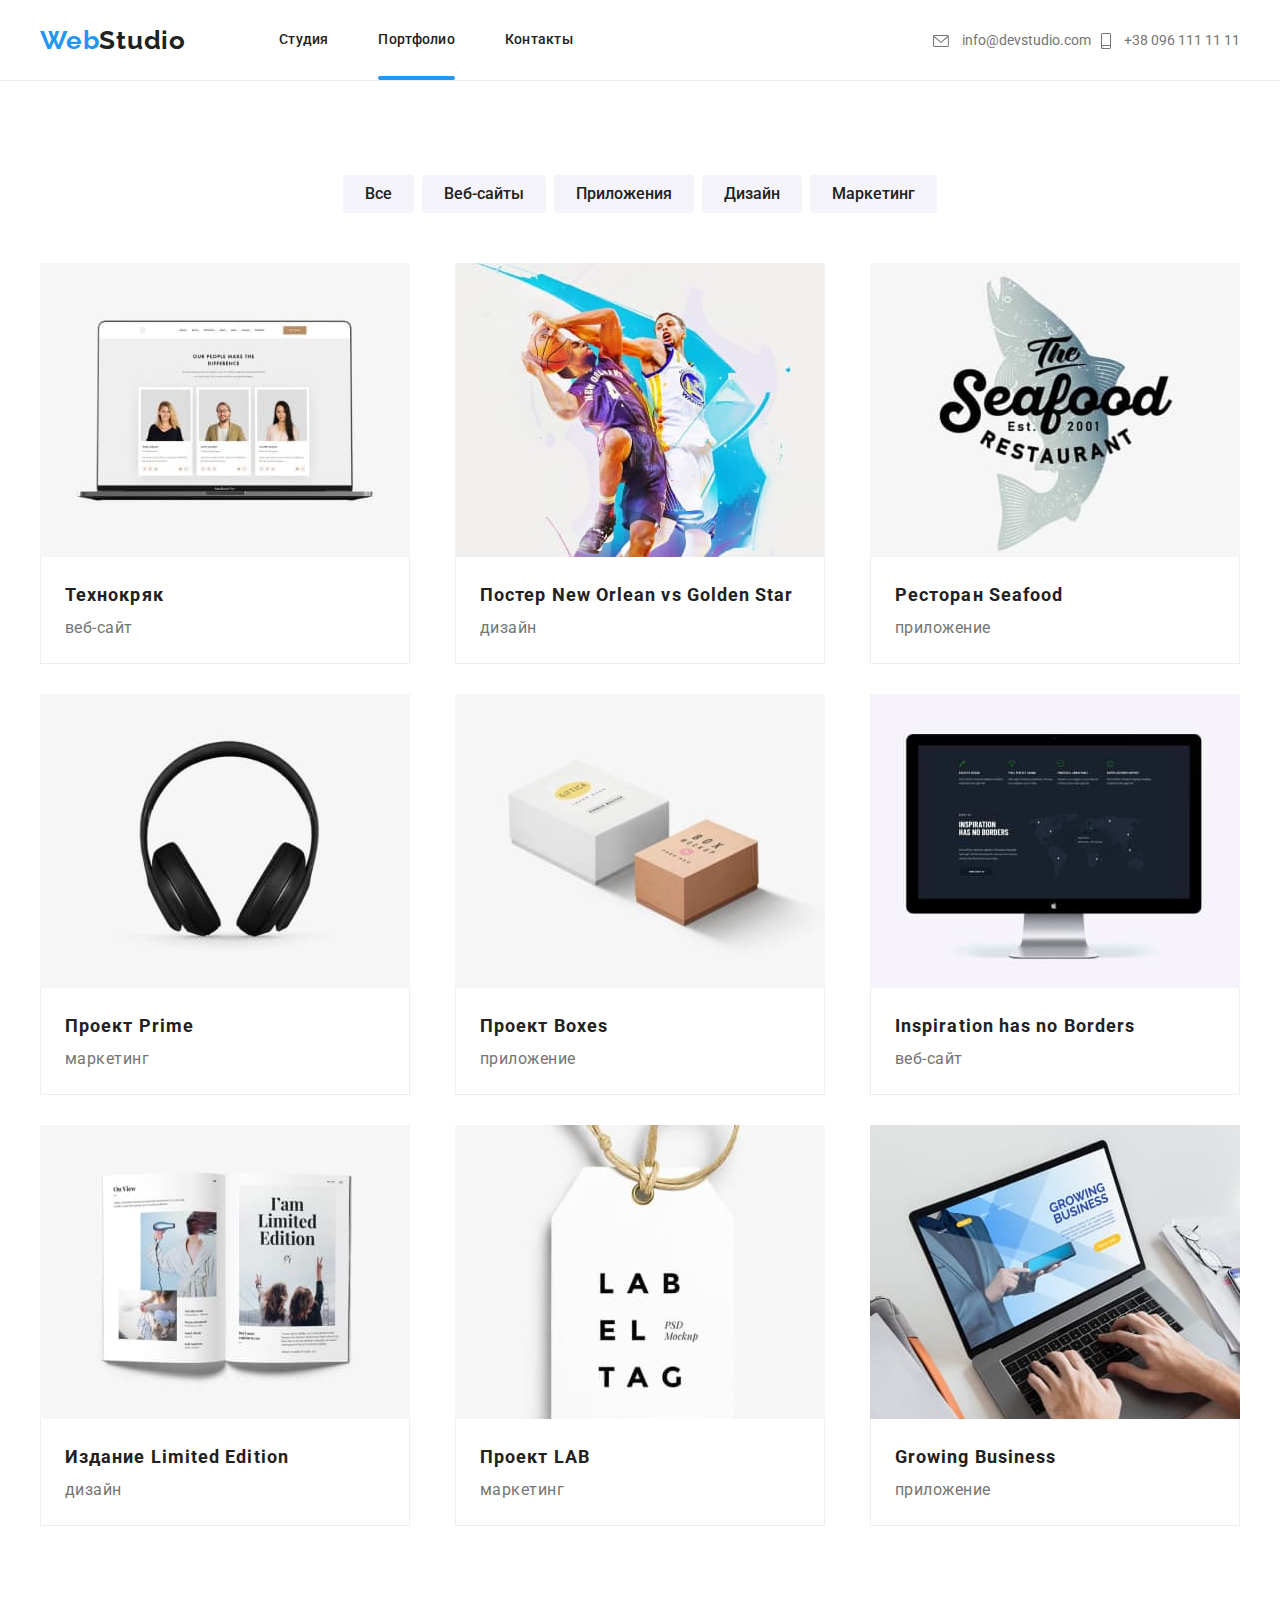
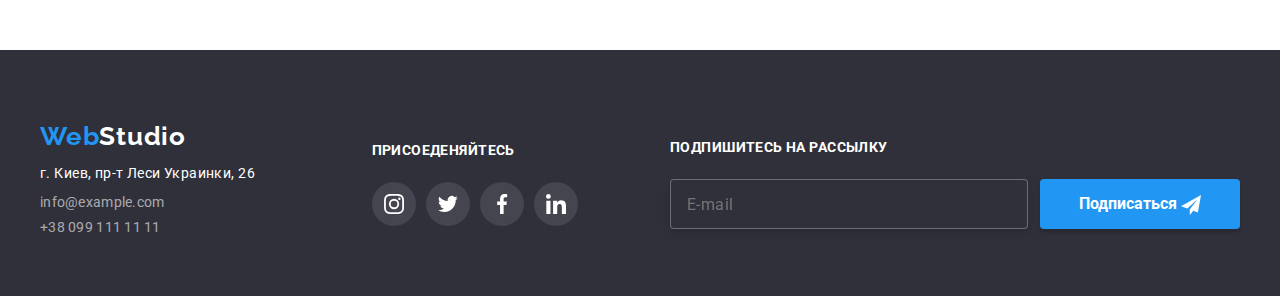
==== portfolio.html @ 63ebb34d "Add files via upload" ====
<!DOCTYPE html>
<html lang="ru">
  <head>
    <meta charset="UTF-8" />
    <meta http-equiv="X-UA-Compatible" content="IE=edge" />
    <meta name="viewport" content="width=device-width, initial-scale=1.0" />
    <link rel="preconnect" href="https://fonts.googleapis.com" />
    <link rel="preconnect" href="https://fonts.gstatic.com" crossorigin />
    <link
      href="https://fonts.googleapis.com/css2?family=Raleway:wght@700&family=Roboto:wght@400;500;700;900&display=swap"
      rel="stylesheet"
    />
    <link rel="stylesheet" href="css/modern-normalize.css" />
    <link rel="stylesheet" href="css/styles.css" />
    <title>Portfolio</title>
  </head>
  <body>
    <header>
      <div class="container">
        <nav>
          <div class="webStudio">
            <a class="link-web" href="#">Web</a>Studio
          </div>
          <ul class="header-list">
            <li>
              <a class="link" href="index.html">Cтудия</a>
            </li>
            <li>
              <a class="link active" href="portfolio.html">Портфолио</a>
            </li>
            <li>
              <a class="link" href="#">Контакты</a>
            </li>
          </ul>
        </nav>

        <ul class="address">
          <li>
            <a class="link" href="mailto:info@devstudio.com">
              <svg height="12px" width="16px">
                <use
                  href="images/sprite2.svg#icon-envelope"
                  height="12px"
                ></use>
              </svg>
              info@devstudio.com
            </a>
          </li>
          <li>
            <a class="link" href="tel:+380961111111">
              <svg height="16px" width="10px">
                <use
                  href="images/sprite2.svg#icon-smartphone"
                  height="16px"
                ></use>
              </svg>
              +38 096 111 11 11
            </a>
          </li>
        </ul>
      </div>
    </header>
    <main class="container section">
      <ul class="buttons-portfolio">
        <li>
          <button class="buttons" type="button">Все</button>
        </li>
        <li>
          <button class="buttons" type="button">Веб-сайты</button>
        </li>
        <li>
          <button class="buttons" type="button">Приложения</button>
        </li>
        <li>
          <button class="buttons" type="button">Дизайн</button>
        </li>
        <li>
          <button class="buttons" type="button">Маркетинг</button>
        </li>
      </ul>

      <div class="galery">
        <ul class="">
          <li>
            <figure>
              <div>
              <img
                src="images/technoCriack.jpg"
                alt="Demianenko_foto"
                class="portfolio-overlay"
              />
              <p class="special-overlay">
                Ресурс предлагает комплексные предложения 
                с разным уровнем функционала и сервисов. 
                Все это позволит посетителю получить исчерпывающие 
                сведения о компании или частном лице.
              </p>
            </div>
              <figcaption>
                <p class="portfolio-list-card__caption">Технокряк</p>
                <p class="portfolio-list-card__descr">веб-сайт</p>
              </figcaption>
            </figure>
          </li>
          <li>
            <figure>
              <div>
              <img src="images/poster.jpg" alt="Repina_foto" width="370" />
              <p class="special-overlay">
                Ресурс предлагает комплексные предложения 
                с разным уровнем функционала и сервисов. 
                Все это позволит посетителю получить исчерпывающие 
                сведения о компании или частном лице.
              </p>
              </div>
              <figcaption>
                <p class="portfolio-list-card__caption">
                  Постер New Orlean vs Golden Star
                </p>
                <p class="portfolio-list-card__descr">дизайн</p>
              </figcaption>
            </figure>
          </li>
          <li>
            <figure>
              <div>
                <img src="images/seafood.jpg" alt="Tarasov_foto" width="370" />
                <p class="special-overlay">
                  Ресурс предлагает комплексные предложения 
                  с разным уровнем функционала и сервисов. 
                  Все это позволит посетителю получить исчерпывающие 
                  сведения о компании или частном лице.
                </p>
              </div>
              <figcaption>
                <p class="portfolio-list-card__caption">Ресторан Seafood</p>
                <p class="portfolio-list-card__descr">приложение</p>
              </figcaption>
            </figure>
          </li>
          <li>
            <figure>
              <div>
                <img src="images/prime.jpg" alt="Ermakov_foto" width="370" />
                
                <p class="special-overlay">
                  Ресурс предлагает комплексные предложения 
                  с разным уровнем функционала и сервисов. 
                  Все это позволит посетителю получить исчерпывающие 
                  сведения о компании или частном лице.
                </p>
              </div>
              <figcaption>
                <p class="portfolio-list-card__caption">Проект Prime</p>
                <p class="portfolio-list-card__descr">маркетинг</p>
              </figcaption>
            </figure>
          </li>
          <li>
            <figure>
              <div>
                <img src="images/boxes.jpg" alt="Ermakov_foto" width="370" />
                
                <p class="special-overlay">
                  Ресурс предлагает комплексные предложения 
                  с разным уровнем функционала и сервисов. 
                  Все это позволит посетителю получить исчерпывающие 
                  сведения о компании или частном лице.
                </p>
              </div>
              <figcaption>
                <p class="portfolio-list-card__caption">Проект Boxes</p>
                <p class="portfolio-list-card__descr">приложение</p>
              </figcaption>
            </figure>
          </li>
          <li>
            <figure>
              <div>
                <img
                  src="images/inspiration.jpg"
                  alt="Ermakov_foto"
                  width="370"
                />
                
                <p class="special-overlay">
                  Ресурс предлагает комплексные предложения 
                  с разным уровнем функционала и сервисов. 
                  Все это позволит посетителю получить исчерпывающие 
                  сведения о компании или частном лице.
                </p>
              </div>
              <figcaption>
                <p class="portfolio-list-card__caption">
                  Inspiration has no Borders
                </p>
                <p class="portfolio-list-card__descr">веб-сайт</p>
              </figcaption>
            </figure>
          </li>
          <li>
            <figure>
              <div>
                <img
                  src="images/limitedEdition.jpg"
                  alt="Ermakov_foto"
                  width="370"
                />
                
                <p class="special-overlay">
                  Ресурс предлагает комплексные предложения 
                  с разным уровнем функционала и сервисов. 
                  Все это позволит посетителю получить исчерпывающие 
                  сведения о компании или частном лице.
                </p>
              </div>
              <figcaption>
                <p class="portfolio-list-card__caption">
                  Издание Limited Edition
                </p>
                <p class="portfolio-list-card__descr">дизайн</p>
              </figcaption>
            </figure>
          </li>
          <li>
            <figure>
              <div>
                <img src="images/lab.jpg" alt="Ermakov_foto" width="370" />
                
                <p class="special-overlay">
                  Ресурс предлагает комплексные предложения 
                  с разным уровнем функционала и сервисов. 
                  Все это позволит посетителю получить исчерпывающие 
                  сведения о компании или частном лице.
                </p>
              </div>
              <figcaption>
                <p class="portfolio-list-card__caption">Проект LAB</p>
                <p class="portfolio-list-card__descr">маркетинг</p>
              </figcaption>
            </figure>
          </li>
          <li>
            <figure>
              <div>
                <img
                  src="images/growBuisness.jpg"
                  alt="Ermakov_foto"
                  width="370"
                />
                
                <p class="special-overlay">
                  Ресурс предлагает комплексные предложения 
                  с разным уровнем функционала и сервисов. 
                  Все это позволит посетителю получить исчерпывающие 
                  сведения о компании или частном лице.
                </p>
              </div>
              <figcaption>
                <p class="portfolio-list-card__caption">Growing Business</p>
                <p class="portfolio-list-card__descr">приложение</p>
              </figcaption>
            </figure>
          </li>
        </ul>
      </div>
    </main>
    <footer class="footer__inner">
      <div class="container">
        <div class="footer__info">
          <div class="left__bloc">
            <div class="webStudio">
              <a href="#" class="link-web">Web</a>Studio
            </div>
            <address class="address__block" id="contacts">
              <ul>
                <li>
                  <p>г. Киев, пр-т Леси Украинки, 26</p>
                </li>
                <li>
                  <a class="link" href="mailto:info@example.com"
                    >info@example.com</a
                  >
                </li>
                <li>
                  <a class="link" href="tel:+380991111111">+38 099 111 11 11</a>
                </li>
              </ul>
            </address>
          </div>
          <div class="right__block">
            <h5>Присоеденяйтесь</h5>
            <div class="footer__icons">
              <ul class="social">
                <li>
                  <button class="icon__button" type="button">
                    <svg class="icon">
                      <use href="images/sprite2.svg#icon-instagram"></use>
                    </svg>
                  </button>
                </li>
                <li>
                  <button class="icon__button" type="button">
                    <svg class="icon">
                      <use href="images/sprite2.svg#icon-Group "></use>
                    </svg>
                  </button>
                </li>
                <li>
                  <button class="icon__button" type="button">
                    <svg class="icon">
                      <use href="images/sprite2.svg#icon-facebook"></use>
                    </svg>
                  </button>
                </li>
                <li>
                  <button class="icon__button" type="button">
                    <svg class="icon">
                      <use href="images/sprite2.svg#icon-linkedin"></use>
                    </svg>
                  </button>
                </li>
              </ul>
            </div>
          </div>
          <div class="footer_special">
            <label>
              <h5>Подпишитесь на рассылку</h5>
              <input class ="input_footer" type="email"  placeholder="E-mail"/>
              
            </label>
            <button type="submit">
              Подписаться
              <svg class="icon">
                <use href="images/sprite2.svg#tg"></use>
              </svg>
            </button>
          </div>
        </div>
      </div>
    </footer>
  </body>
</html>
---- css/styles.css ----
:root {
    --main-color: #212121;
    --hover-color: #2196F3;
    --gray-color: #757575;
    --dark_gray-color: #2F303A;
    --light-gray-color: #F5F4FA;
    --white-color: #FFFFFF;
    --main-portfolio-color: #E5E5E5;
    --r-g-b-a: rgba(255, 255, 255, 0.6);
    --semi-gray-color:rgba(47, 48, 58, 0.8);
    --header-special: #ECECEC;
    --border-color: #AFB1B8;
}


img {
    vertical-align: top;
}


ul {
    padding: 0;
    margin: 0;
    list-style: none;
}

li {
    padding: 0;
    margin: 0;
}

figure {
    margin: 0;
}

p {
    margin: 0;
    padding: 0;
}

.section {
    padding: 94px 0;
}

body {
    margin: 0;
    padding: 0;

    color: var(--main-color);
    font-family: 'Roboto', sans-serif;
    font-style: normal;
}

.main-portfolio {
    background-color: var(--main-portfolio-color);
}

.container {
    width: 100%;
    /* max-width: 1200px; */
    width: 1200px;
    margin: 0 auto;
}

header .container {
    padding: 14px 0;
    display: flex;
    flex-direction: row;
    flex-wrap: wrap;
    align-items: center;
    justify-content: space-between;
}

header {
    border-bottom: 1px solid var(--header-special);
}

nav {
    display: flex;
}

nav ul {
    width: 294px;
    display: flex;
    flex-wrap: nowrap;
    flex-direction: row;
    align-items: center;
    justify-content: space-between;

}

.address a {
    color: var(--gray-color);
    font-size: 14px;
}

.address {
    width: 100%;
    max-width: 307px;
    display: flex;
    flex-direction: row;
    justify-content: space-between;
}

.address li {
    flex-direction: row;
}

header nav ul {
    font-size: 14px;
    font-weight: 500;
    line-height: 1.14;
    letter-spacing: 0.02em;
    color: var(--main-color);
}

.portfolio-list-card__caption {
    font-weight: 700;
    font-size: 18px;
    line-height: 2;
    letter-spacing: 0.06em;
}

.portfolio-list-card__descr {
    font-size: 16px;
    line-height: 1.88;
    letter-spacing: 0.03em;
    color: var(--gray-color);
}

.botton-figure-name {
    color: var(--gray-color);
    padding-bottom: 15px;
}

.buttons {
    cursor: pointer;
    /*height: 38px; 7 px difference*/
    margin: 0px 4px 50px 4px;
    padding: 6px 22px;

    font-weight: 500;
    font-size: 16px;
    font-family: 'Roboto';
    line-height: 1.62;
    color: var(--main-color);

    border: none;
    border-radius: 4px;
    background-color: var(--light-gray-color);
    transition: .250s cubic-bezier(0.4, 0, 0.2, 1);
}

.buttons:hover {
    box-shadow: 0px 3px 1px rgba(0, 0, 0, 0.1), 0px 1px 2px rgba(0, 0, 0, 0.08), 0px 2px 2px rgba(0, 0, 0, 0.12);
    color: var(--white-color);

    background: var(--hover-color);
}

.button-index {
    align-self: center;
    cursor: pointer;
    box-shadow: 0px 4px 4px rgba(0, 0, 0, 0.15);
    width: 200px;
    padding: 10px 0;

    font-style: normal;
    font-weight: 700;
    font-size: 16px;
    font-family: 'Roboto';
    line-height: 1.8;
    color: var(--white-color);

    border-radius: 4px;
    background: var(--hover-color);
}

.buttons-portfolio {
    display: flex;
    justify-content: center;

}

section h2 {
    font-weight: 700;
    font-size: 36px;
    line-height: 1.16;
    letter-spacing: 0.03em;
}

.link {
    position: relative;
    text-decoration: none;
    font-style: normal;
    transition: color .250s, fill .250s cubic-bezier(0.4, 0, 0.2, 1);
    padding-bottom: 29px;
}

.link-web {
    position: relative;
    text-decoration: none;
    font-style: normal;
    color: var(--hover-color);
    padding-bottom: 29px;
}

a.link {
    cursor: pointer;
}

header a.link:after {
    content: "";
    display: block;
    width: 100%;
    height: 4px;

    background-color: var(--hover-color);
    opacity: 0;

    position: absolute;
    top: 100%;
    left: 0;
    z-index: 100;
    border-radius: 2px;

    transition: opacity .1s linear;
}

.header.link:active:after {
    opacity: none;
    transition: none;
}

.link:hover:after,
.link.active:after {
    opacity: 1;
}

.link svg {
    margin-right: 10px;
    vertical-align: middle;
    fill: currentColor;
}

.link:hover {

    color: var(--hover-color);
    fill: var(--hover-color);

}

.address__block {
    font-size: 14px;
    line-height: 1.14;
    letter-spacing: 0.02em;
    font-style: normal;
}

.address__block a {
    color: var(--main-color);
}

.webStudio {
    padding-right: 93px;

    font-family: 'Raleway', sans-serif;
    font-style: normal;
    font-weight: 700;
    font-size: 26px;
    line-height: 2;
    letter-spacing: 0.03em;
}

.web {
    color: var(--hover-color);
}

.footer__inner {
    padding: 60px 0;

    font-weight: 400;
    color: #FFFFFF;

    background: var(--dark_gray-color);
}

.footer__inner li a {
    color: var(--r-g-b-a);
}

.address__block p {
    line-height: 1.71;
    letter-spacing: 0.03em;
}

address li {
    padding-bottom: 9px;
}

address li:last-child {
    padding-bottom: 0;
}

.webStudio.link {
    color: var(--hover-color);
}

.header-list a {
    color: var(--main-color);
}

.studio-central-block {


    color: var(--white-color);
    background-image: url("../images/back-image.jpg");
    max-width: 1600px;
    margin: 0 auto;
    -webkit-background-size: cover;
    background-size: cover;
    padding: 0;


}

.overlay {
    padding: 200px;

    display: flex;
    flex-direction: column;
    text-align: center;
    align-content: center;
    flex-wrap: wrap;
    justify-content: center;

    width: 100%;
    height: 100%;
    background: rgba(47, 48, 58, 0.4);
}

.studio-central-block h1 {
    margin-top: 0px;
    margin-bottom: 30px;
    max-width: 696px;
    width: 100%;
    font-weight: 900;
    font-size: 44px;
    line-height: 1.36;
    text-align: center;
    letter-spacing: 0.06em;
    text-transform: uppercase;
}

h2 {
    padding-bottom: 50px;
    margin: 0;

    text-align: center;
}

.team__cards ul {
    display: flex;
    flex-direction: row;
    justify-content: space-between;
}

.work-fotos ul {
    display: flex;
    flex-direction: row;
    justify-content: space-between;
}

.work-fotos {
    padding-top: 0;
}

.work-fotos li {
    position:relative;
}

.work__portfolio {
    position: absolute;
    bottom: 0;
    width: 100%;
    font-weight: 700;
    color: var(--white-color);
    font-size: 14px;
    line-height: 1.14;
    text-align: center;
    letter-spacing: 0.03em;
    text-transform: uppercase;
    padding: 27px 0;
    background-color: var(--semi-gray-color);
    
}


.studio-description ul {
    display: flex;
    flex-direction: row;
    justify-content: space-between;
}

.team__cards {
    background-color: var(--light-gray-color);
}

.team__cards figure {

    margin: 0;
    box-shadow: 0px 1px 3px rgba(0, 0, 0, 0.12),
        0px 1px 1px rgba(0, 0, 0, 0.14),
        0px 2px 1px rgba(0, 0, 0, 0.2);

    border-radius: 0px 0px 4px 4px;
    background-color: var(--white-color);
}

.team__cards figcaption {
    padding: 30px 0;

    display: flex;
    flex-direction: column;
    align-items: center;
}

.galery figcaption {
    padding: 20px 24px;


}

.galery figure {
    transition: box-shadow .250s cubic-bezier(0.4, 0, 0.2, 1);
}

.galery div {
    position: relative;
    width: 370px;
    height: 294px;
    overflow: hidden;
}

.special-overlay {
    font-family: 'Roboto';
    font-style: normal;
    font-weight: 400;
    font-size: 18px;
    line-height: 1.56;
    letter-spacing: 0.03em;
    color: var(--white-color);

    padding: 63px 24px;
    position: absolute;
    top: 0;
    left: 0;
    width: 100%;
    height: 100%;
    transform: translatey(100%);
    transition: transform 250ms ease;
    background-color: rgba(33, 150, 243, 0.9);
}

.galery figure:hover {
    box-shadow: 0px 1px 1px rgba(0, 0, 0, 0.12),
        0px 4px 4px rgba(0, 0, 0, 0.06),
        1px 4px 6px rgba(0, 0, 0, 0.16);
    cursor: pointer;
    transform: none;
}

.galery figure:hover .special-overlay {
    transform: none;
}

.top-figure-name {
    padding-bottom: 10px;
}

.studio-description h3 {
    width: 270px;
    margin: 10px 0;


    font-weight: 700;
    font-size: 14px;
    line-height: 1.14;
    letter-spacing: 0.03em;
    text-transform: uppercase;
}

.studio-description p {
    width: 270px;


    font-weight: 400;
    font-size: 14px;
    line-height: 1.71;
    letter-spacing: 0.03em;
    color: var(--gray-color);
}

.top-figure-name {
    font-size: 16px;
    line-height: 1.18;
    /* identical to box height */
    letter-spacing: 0.03em;
}

.galery ul {
    display: flex;
    flex-direction: row;
    justify-content: space-between;
    flex-wrap: wrap;
}

.galery li {
    box-sizing: border-box;
    margin-bottom: 30px;
}

.galery figcaption {
    border: 1px solid #EEEEEE;
    border-top: none;

}

.social {
    display: flex;
    flex-direction: row;
    width: 206px;
    height: 44px;
}

.studio-svg-decoration {
    height: 120px;
    width: 270px;
    border-radius: 4px;
    background-color: var(--light-gray-color);
    padding: 25px 100px;
    margin-bottom: 30px;
}

.studio-svg-decoration svg {
    height: 70px;
    width: 70px;
}

.icon__button {
    display: block;
    background-color: var(--white-color);
    width: 44px;
    height: 44px;
    border-radius: 50%;
    transition: background-color .250s cubic-bezier(0.4, 0, 0.2, 1);

}

.icon {
    width: 20px;
    height: 20px;
    fill: var(--border-color);
    vertical-align: middle;
    transition: color .250s, fill .250s, background-color .250s cubic-bezier(0.4, 0, 0.2, 1);


}

.icon__button:hover .icon {

    background-color: var(--hover-color);
    color: #ffffff;
    fill: var(--white-color);

}

.studio-svg-decoration {
    height: 120px;
    width: 270px;
    border-radius: 4px;
    background-color: var(--light-gray-color);
    padding: 25px 100px;
    margin-bottom: 30px;

}

.studio-svg-decoration svg {
    height: 70px;
    width: 70px;
}

.companies {
    display: flex;
    flex-direction: row;
    justify-content: space-between;
}

.companies div {
    width: 170px;
    height: 92px;
    padding: 16px 32px;
    border: 1px solid var(--border-color);
    box-sizing: border-box;
    border-radius: 4px;
    fill: var(--border-color);
    transition: border-color .250s, fill .250s cubic-bezier(0.4, 0, 0.2, 1);
}

.companies svg {
    width: 106px;
    height: 60px;
}

.companies div:hover {
    border-color: var(--hover-color);
    fill: var(--hover-color);
}


.footer__icons .icon__button:hover,
.icon__button:hover {
    background-color: var(--hover-color);
}

.studio-svg-decoration {
    height: 120px;
    width: 270px;
    border-radius: 4px;
    background-color: var(--light-gray-color);
    padding: 25px 100px;
    margin-bottom: 30px;
}

.studio-svg-decoration svg {
    height: 70px;
    width: 70px;
}

.footer__info {
    display: flex;

    width: 100%;
    align-items: center;
    justify-content: space-between;
}
.footer_special{
    display: flex;
    
    justify-content: space-between;
    align-items: flex-end;

    width: 570px;
}
.footer_special button{
    height:50px;
    width:200px;

    font-family: 'Roboto';
    font-style: normal;
    font-weight: 700;
    font-size: 16px;
    line-height: 30px;

    background: #2196F3;
    box-shadow: 0px 4px 4px rgba(0, 0, 0, 0.15);
    border-radius: 4px;
    color: var(--white-color);
    cursor: pointer;
}
.footer_special button svg{
    fill: var(--white-color);
}
.footer_special h5{
    font-size: 14px;
    line-height: 1.14;
    letter-spacing: 0.03em;
    text-transform: uppercase;
    color: var(--white-color);
}
.footer_special input{
    width: 358px;
    height: 50px;
    letter-spacing: 0.03em;
    border: 1px solid rgba(255, 255, 255, 0.3);
    box-sizing: border-box;
    filter: drop-shadow(0px 4px 4px rgba(0, 0, 0, 0.15));
    border-radius: 4px;
    background-color: var(--dark_gray-color);
    padding: 15px 16px 15px 16px;
}
.right__block h5 {

    font-weight: 700;
    font-size: 14px;
    line-height: 1.14;
    letter-spacing: 0.03em;
    text-transform: uppercase;

    color: var(--white-color);
}
.right__block h5 {

    font-weight: 700;
    font-size: 14px;
    line-height: 1.14;
    letter-spacing: 0.03em;
    text-transform: uppercase;

    color: var(--white-color);
}

.footer__icons li {
    padding-right: 10px;
}

.footer__icons li:last-child {
    padding: 0;
}

.footer__icons .icon__button {

    background-color: rgba(255, 255, 255, 0.1);
}

.footer__icons .icon {
    fill: var(--white-color);

}

.backdrop {
    top: 0px;
    position: fixed;
    height: 100vh;
    width: 100%;
    background: rgba(0, 0, 0, 0.2);
    display: flex;
    justify-content: center;
    align-items: center;
}

.is-hidden {
    /* position:absolute;
    z-index: -1;
    background: rgba(0, 0, 0, 0); */
    /* opacity: 100; */
    visibility: hidden;
    opacity: 0.5;
}

.modal {

    transition: opacity 2s cubic-bezier(0.4, 0, 0.2, 1);
    width: 528px;
    height: 581px;


    box-shadow: 0px 1px 3px rgba(0, 0, 0, 0.12), 0px 1px 1px rgba(0, 0, 0, 0.14), 0px 2px 1px rgba(0, 0, 0, 0.2);
    border-radius: 4px;

    background-color: #FFFFFF;
    position: relative;
    display: flex;
    flex-direction: column;
    align-items: center;
}

.modal .close-botton {
    position: absolute;
    width: 30px;
    height: 30px;
    top: 8px;
    right: 8px;
    
    cursor: pointer;
    background: #FFFFFF;
    border: 1px solid rgba(0, 0, 0, 0.1);
    box-sizing: border-box;
    border-radius: 50%;
}
.close-botton:hover{
    fill: var(--hover-color);
}
.close-botton:active .modal {
    opacity: 0;

}

.sign__form{
    display: flex;
    flex-direction: column;
    justify-content: center;
    max-width: 440px;
    width: 100%;
}
.modal h3{

font-weight: 700;
font-size: 20px;
line-height: 1.15;
text-align: center;
letter-spacing: 0.03em;


    margin: 0;
    text-align: center;
    margin-top: 40px;
    margin-bottom: 12px;
}
.sign__form label{
    

font-weight: 400;
font-size: 12px;
line-height: 1.16;
/* identical to box height */

letter-spacing: 0.01em;
margin-bottom: 4px;

}
.sign__form input{
   
    padding: 0;
    margin-bottom: 10px;
    height: 40px;
    border: 1px solid rgba(33, 33, 33, 0.2);
    box-sizing: border-box;
    border-radius: 4px;
}
.sign__form input:last-child{
    margin: 0;
}
.sign__form input{
    width: 100%;
    padding-left:42px;
}
.sign__form input:focus-within{
    outline: none;
    border-color: var(--hover-color);
}
#comment__area:focus-within{
    outline: none;
    border-color: var(--hover-color);
}
/* .sign__form input:focus-visible .form__icon{
    fill:var(--hover-color);
} */
.checkmate input{
    width: auto;

}
.person{
    padding: 3px;
}
.phone{
    padding: 2.5px;
}
.envelop{
    padding: 3px 1.5px;
}
.name_wrap:focus-within .person{
    fill:var(--hover-color);
}
.tel_wrap:focus-within .phone{
    fill:var(--hover-color);
}
.email_wrap:focus-within .envelop{
    fill:var(--hover-color);
}
form label,span{
    color:var(--gray-color);
}
.form__icon{
    position: absolute;
    fill: var(--main-color);
    height:18px;
    width: 18px;
    vertical-align: middle;
}
.person{
    top: 104px;
    left: 53px;
}
.phone{
    top: 172px;
    left: 53px;

}
.envelop{
    top: 240px;
    left: 53px;
}
#comment__area{
    width: 448px;
    height: 120px;
    margin-bottom: 20px;
    padding: 12px 16px;
    resize: none;
}

.checkmate label{
    display: flex;
    align-items: center;
    padding-bottom: 30px;
    justify-content: space-around;
    
    font-weight: 400;
    font-size: 14px;
    line-height: 24px;
}
.checkmate label p a{
    color: var(--hover-color);
}
.checkmate input{
    margin: 0;
    -webkit-appearance: none;
    appearance: none;
    border: none;
    position:absolute;
}
.check_icon{
    margin-right:-15px ;
    display: inline-block;
    width: 15px;
    height: 16px;
    border: 2px solid var(--main-color);
    border-radius: 4px;
    /*  */
}
.checkmate input:checked + .check_icon{
    border-color: var(--hover-color);
    background-color:var(--hover-color);
    background-image: url(../images/icon_check.svg);
    background-size: contain;
    background-origin: border-box;
}
/* .checkmate span{
    font-family: 'Roboto';
    font-style: normal;
    font-weight: 400;
    font-size: 14px;
    line-height: 1.71;
    
    
    letter-spacing: 0.03em;
    margin-left: 7px;
    
    color: #757575;
} */
.form__btn{
margin-bottom: 30px;
}
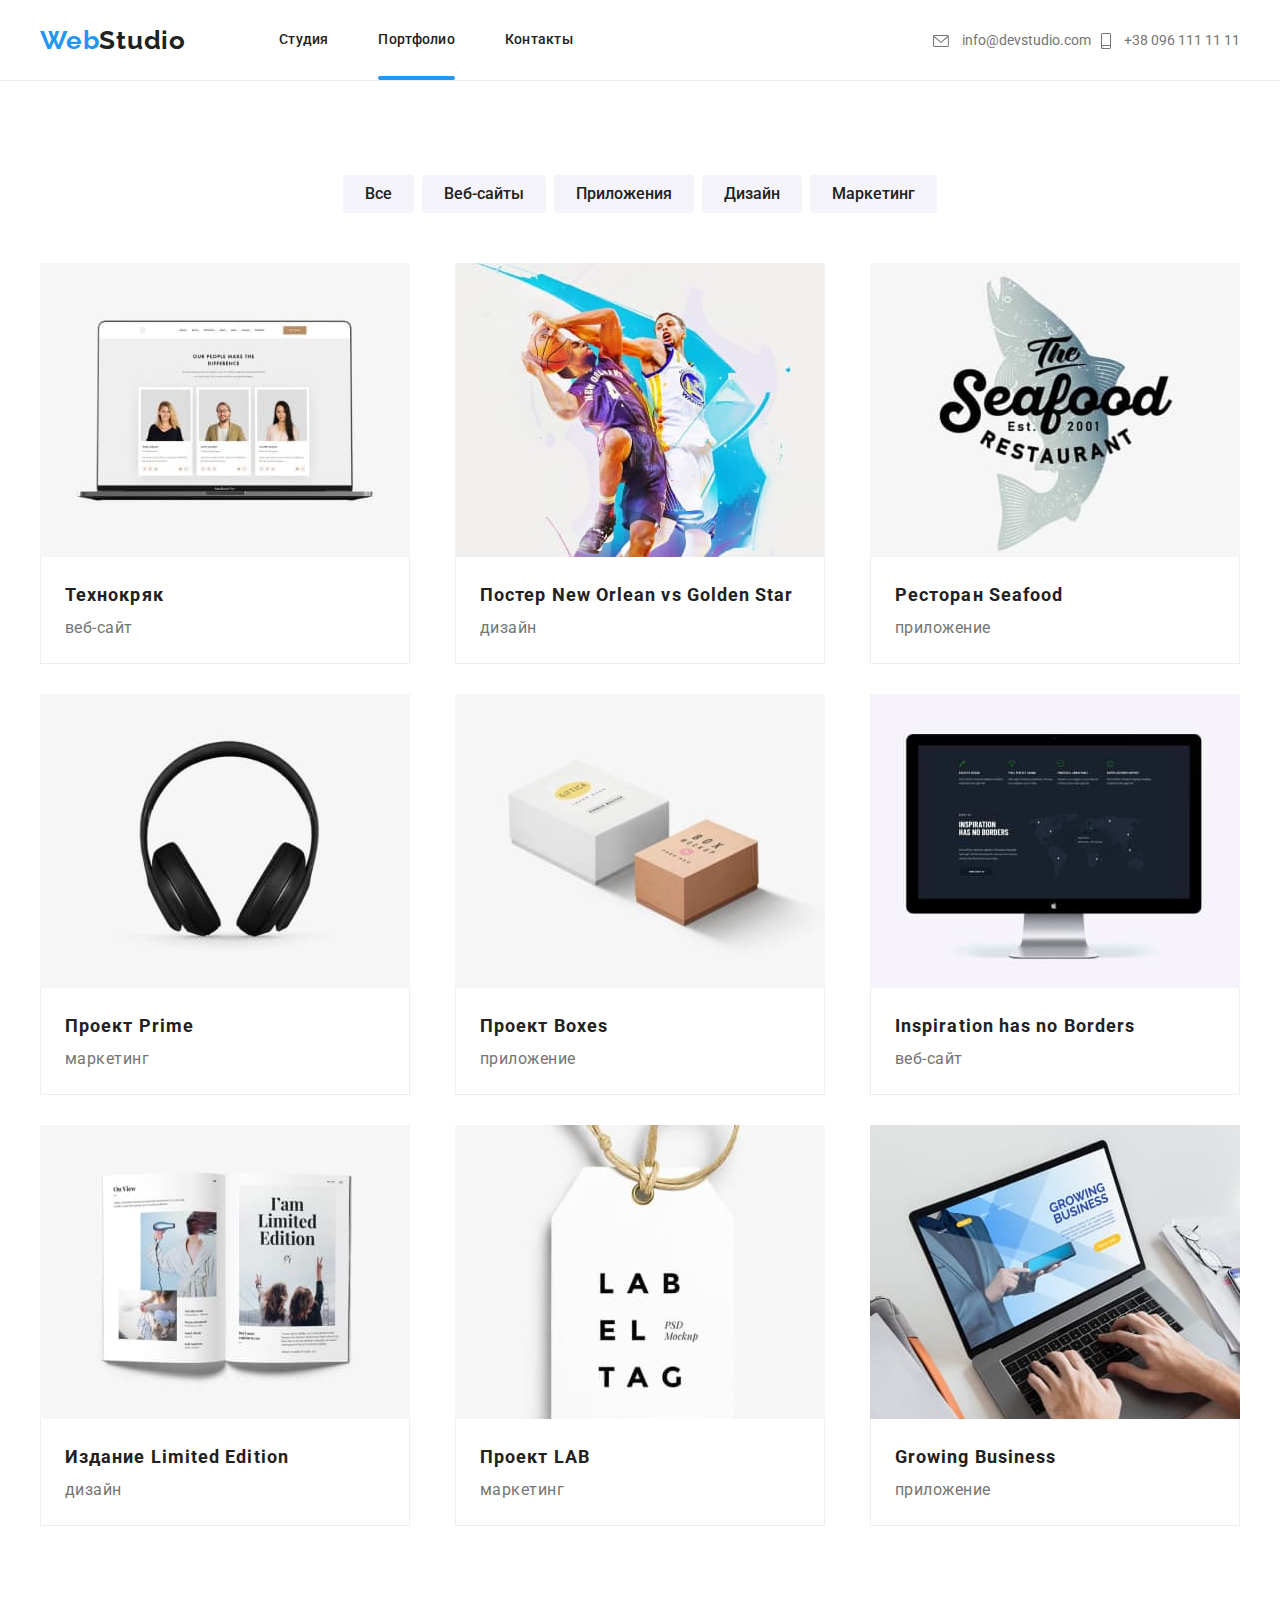
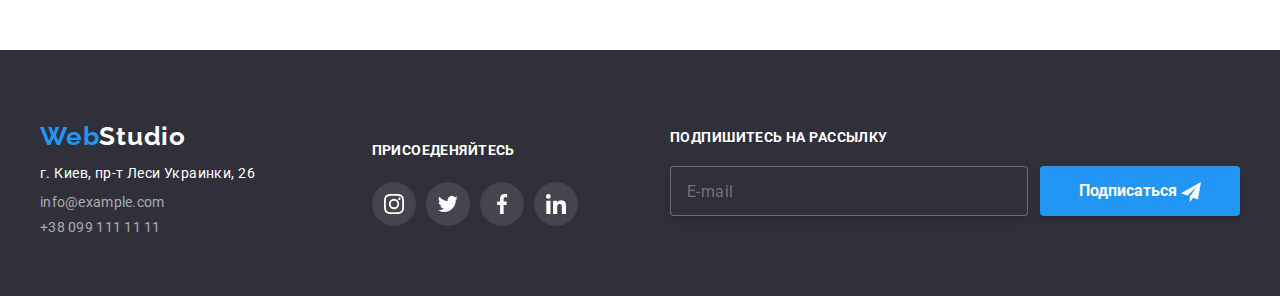
==== commit bc478a93: "Add files via upload" ====
--- a/portfolio.html
+++ b/portfolio.html
@@ -84,18 +84,17 @@
           <li>
             <figure>
               <div>
-              <img
-                src="images/technoCriack.jpg"
-                alt="Demianenko_foto"
-                class="portfolio-overlay"
-              />
-              <p class="special-overlay">
-                Ресурс предлагает комплексные предложения 
-                с разным уровнем функционала и сервисов. 
-                Все это позволит посетителю получить исчерпывающие 
-                сведения о компании или частном лице.
-              </p>
-            </div>
+                <img
+                  src="images/technoCriack.jpg"
+                  alt="Demianenko_foto"
+                  class="portfolio-overlay"
+                />
+                <p class="special-overlay">
+                  Ресурс предлагает комплексные предложения с разным уровнем
+                  функционала и сервисов. Все это позволит посетителю получить
+                  исчерпывающие сведения о компании или частном лице.
+                </p>
+              </div>
               <figcaption>
                 <p class="portfolio-list-card__caption">Технокряк</p>
                 <p class="portfolio-list-card__descr">веб-сайт</p>
@@ -105,13 +104,12 @@
           <li>
             <figure>
               <div>
-              <img src="images/poster.jpg" alt="Repina_foto" width="370" />
-              <p class="special-overlay">
-                Ресурс предлагает комплексные предложения 
-                с разным уровнем функционала и сервисов. 
-                Все это позволит посетителю получить исчерпывающие 
-                сведения о компании или частном лице.
-              </p>
+                <img src="images/poster.jpg" alt="Repina_foto" width="370" />
+                <p class="special-overlay">
+                  Ресурс предлагает комплексные предложения с разным уровнем
+                  функционала и сервисов. Все это позволит посетителю получить
+                  исчерпывающие сведения о компании или частном лице.
+                </p>
               </div>
               <figcaption>
                 <p class="portfolio-list-card__caption">
@@ -126,10 +124,9 @@
               <div>
                 <img src="images/seafood.jpg" alt="Tarasov_foto" width="370" />
                 <p class="special-overlay">
-                  Ресурс предлагает комплексные предложения 
-                  с разным уровнем функционала и сервисов. 
-                  Все это позволит посетителю получить исчерпывающие 
-                  сведения о компании или частном лице.
+                  Ресурс предлагает комплексные предложения с разным уровнем
+                  функционала и сервисов. Все это позволит посетителю получить
+                  исчерпывающие сведения о компании или частном лице.
                 </p>
               </div>
               <figcaption>
@@ -142,12 +139,11 @@
             <figure>
               <div>
                 <img src="images/prime.jpg" alt="Ermakov_foto" width="370" />
-                
-                <p class="special-overlay">
-                  Ресурс предлагает комплексные предложения 
-                  с разным уровнем функционала и сервисов. 
-                  Все это позволит посетителю получить исчерпывающие 
-                  сведения о компании или частном лице.
+
+                <p class="special-overlay">
+                  Ресурс предлагает комплексные предложения с разным уровнем
+                  функционала и сервисов. Все это позволит посетителю получить
+                  исчерпывающие сведения о компании или частном лице.
                 </p>
               </div>
               <figcaption>
@@ -160,12 +156,11 @@
             <figure>
               <div>
                 <img src="images/boxes.jpg" alt="Ermakov_foto" width="370" />
-                
-                <p class="special-overlay">
-                  Ресурс предлагает комплексные предложения 
-                  с разным уровнем функционала и сервисов. 
-                  Все это позволит посетителю получить исчерпывающие 
-                  сведения о компании или частном лице.
+
+                <p class="special-overlay">
+                  Ресурс предлагает комплексные предложения с разным уровнем
+                  функционала и сервисов. Все это позволит посетителю получить
+                  исчерпывающие сведения о компании или частном лице.
                 </p>
               </div>
               <figcaption>
@@ -182,12 +177,11 @@
                   alt="Ermakov_foto"
                   width="370"
                 />
-                
-                <p class="special-overlay">
-                  Ресурс предлагает комплексные предложения 
-                  с разным уровнем функционала и сервисов. 
-                  Все это позволит посетителю получить исчерпывающие 
-                  сведения о компании или частном лице.
+
+                <p class="special-overlay">
+                  Ресурс предлагает комплексные предложения с разным уровнем
+                  функционала и сервисов. Все это позволит посетителю получить
+                  исчерпывающие сведения о компании или частном лице.
                 </p>
               </div>
               <figcaption>
@@ -206,12 +200,11 @@
                   alt="Ermakov_foto"
                   width="370"
                 />
-                
-                <p class="special-overlay">
-                  Ресурс предлагает комплексные предложения 
-                  с разным уровнем функционала и сервисов. 
-                  Все это позволит посетителю получить исчерпывающие 
-                  сведения о компании или частном лице.
+
+                <p class="special-overlay">
+                  Ресурс предлагает комплексные предложения с разным уровнем
+                  функционала и сервисов. Все это позволит посетителю получить
+                  исчерпывающие сведения о компании или частном лице.
                 </p>
               </div>
               <figcaption>
@@ -226,12 +219,11 @@
             <figure>
               <div>
                 <img src="images/lab.jpg" alt="Ermakov_foto" width="370" />
-                
-                <p class="special-overlay">
-                  Ресурс предлагает комплексные предложения 
-                  с разным уровнем функционала и сервисов. 
-                  Все это позволит посетителю получить исчерпывающие 
-                  сведения о компании или частном лице.
+
+                <p class="special-overlay">
+                  Ресурс предлагает комплексные предложения с разным уровнем
+                  функционала и сервисов. Все это позволит посетителю получить
+                  исчерпывающие сведения о компании или частном лице.
                 </p>
               </div>
               <figcaption>
@@ -248,12 +240,11 @@
                   alt="Ermakov_foto"
                   width="370"
                 />
-                
-                <p class="special-overlay">
-                  Ресурс предлагает комплексные предложения 
-                  с разным уровнем функционала и сервисов. 
-                  Все это позволит посетителю получить исчерпывающие 
-                  сведения о компании или частном лице.
+
+                <p class="special-overlay">
+                  Ресурс предлагает комплексные предложения с разным уровнем
+                  функционала и сервисов. Все это позволит посетителю получить
+                  исчерпывающие сведения о компании или частном лице.
                 </p>
               </div>
               <figcaption>
@@ -325,9 +316,8 @@
           </div>
           <div class="footer_special">
             <label>
-              <h5>Подпишитесь на рассылку</h5>
-              <input class ="input_footer" type="email"  placeholder="E-mail"/>
-              
+              <span>Подпишитесь на рассылку</span>
+              <input class="input_footer" type="email" placeholder="E-mail" />
             </label>
             <button type="submit">
               Подписаться
--- a/css/styles.css
+++ b/css/styles.css
@@ -1,939 +1,907 @@
 :root {
-    --main-color: #212121;
-    --hover-color: #2196F3;
-    --gray-color: #757575;
-    --dark_gray-color: #2F303A;
-    --light-gray-color: #F5F4FA;
-    --white-color: #FFFFFF;
-    --main-portfolio-color: #E5E5E5;
-    --r-g-b-a: rgba(255, 255, 255, 0.6);
-    --semi-gray-color:rgba(47, 48, 58, 0.8);
-    --header-special: #ECECEC;
-    --border-color: #AFB1B8;
-}
-
+  --main-color: #212121;
+  --hover-color: #2196f3;
+  --gray-color: #757575;
+  --dark_gray-color: #2f303a;
+  --light-gray-color: #f5f4fa;
+  --white-color: #ffffff;
+  --main-portfolio-color: #e5e5e5;
+  --r-g-b-a: rgba(255, 255, 255, 0.6);
+  --semi-gray-color: rgba(47, 48, 58, 0.8);
+  --header-special: #ececec;
+  --border-color: #afb1b8;
+}
 
 img {
-    vertical-align: top;
-}
-
+  vertical-align: top;
+}
 
 ul {
-    padding: 0;
-    margin: 0;
-    list-style: none;
+  padding: 0;
+  margin: 0;
+  list-style: none;
 }
 
 li {
-    padding: 0;
-    margin: 0;
+  padding: 0;
+  margin: 0;
 }
 
 figure {
-    margin: 0;
+  margin: 0;
 }
 
 p {
-    margin: 0;
-    padding: 0;
+  margin: 0;
+  padding: 0;
 }
 
 .section {
-    padding: 94px 0;
+  padding: 94px 0;
 }
 
 body {
-    margin: 0;
-    padding: 0;
-
-    color: var(--main-color);
-    font-family: 'Roboto', sans-serif;
-    font-style: normal;
+  margin: 0;
+  padding: 0;
+
+  color: var(--main-color);
+  font-family: "Roboto", sans-serif;
+  font-style: normal;
 }
 
 .main-portfolio {
-    background-color: var(--main-portfolio-color);
+  background-color: var(--main-portfolio-color);
 }
 
 .container {
-    width: 100%;
-    /* max-width: 1200px; */
-    width: 1200px;
-    margin: 0 auto;
+  width: 100%;
+  /* max-width: 1200px; */
+  width: 1200px;
+  margin: 0 auto;
 }
 
 header .container {
-    padding: 14px 0;
-    display: flex;
-    flex-direction: row;
-    flex-wrap: wrap;
-    align-items: center;
-    justify-content: space-between;
+  padding: 14px 0;
+  display: flex;
+  flex-direction: row;
+  flex-wrap: wrap;
+  align-items: center;
+  justify-content: space-between;
 }
 
 header {
-    border-bottom: 1px solid var(--header-special);
+  border-bottom: 1px solid var(--header-special);
 }
 
 nav {
-    display: flex;
+  display: flex;
 }
 
 nav ul {
-    width: 294px;
-    display: flex;
-    flex-wrap: nowrap;
-    flex-direction: row;
-    align-items: center;
-    justify-content: space-between;
-
+  width: 294px;
+  display: flex;
+  flex-wrap: nowrap;
+  flex-direction: row;
+  align-items: center;
+  justify-content: space-between;
 }
 
 .address a {
-    color: var(--gray-color);
-    font-size: 14px;
+  color: var(--gray-color);
+  font-size: 14px;
 }
 
 .address {
-    width: 100%;
-    max-width: 307px;
-    display: flex;
-    flex-direction: row;
-    justify-content: space-between;
+  width: 100%;
+  max-width: 307px;
+  display: flex;
+  flex-direction: row;
+  justify-content: space-between;
 }
 
 .address li {
-    flex-direction: row;
+  flex-direction: row;
 }
 
 header nav ul {
-    font-size: 14px;
-    font-weight: 500;
-    line-height: 1.14;
-    letter-spacing: 0.02em;
-    color: var(--main-color);
+  font-size: 14px;
+  font-weight: 500;
+  line-height: 1.14;
+  letter-spacing: 0.02em;
+  color: var(--main-color);
 }
 
 .portfolio-list-card__caption {
-    font-weight: 700;
-    font-size: 18px;
-    line-height: 2;
-    letter-spacing: 0.06em;
+  font-weight: 700;
+  font-size: 18px;
+  line-height: 2;
+  letter-spacing: 0.06em;
 }
 
 .portfolio-list-card__descr {
-    font-size: 16px;
-    line-height: 1.88;
-    letter-spacing: 0.03em;
-    color: var(--gray-color);
+  font-size: 16px;
+  line-height: 1.88;
+  letter-spacing: 0.03em;
+  color: var(--gray-color);
 }
 
 .botton-figure-name {
-    color: var(--gray-color);
-    padding-bottom: 15px;
+  color: var(--gray-color);
+  padding-bottom: 15px;
 }
 
 .buttons {
-    cursor: pointer;
-    /*height: 38px; 7 px difference*/
-    margin: 0px 4px 50px 4px;
-    padding: 6px 22px;
-
-    font-weight: 500;
-    font-size: 16px;
-    font-family: 'Roboto';
-    line-height: 1.62;
-    color: var(--main-color);
-
-    border: none;
-    border-radius: 4px;
-    background-color: var(--light-gray-color);
-    transition: .250s cubic-bezier(0.4, 0, 0.2, 1);
+  cursor: pointer;
+  /*height: 38px; 7 px difference*/
+  margin: 0px 4px 50px 4px;
+  padding: 6px 22px;
+
+  font-weight: 500;
+  font-size: 16px;
+  font-family: "Roboto";
+  line-height: 1.62;
+  color: var(--main-color);
+
+  border: none;
+  border-radius: 4px;
+  background-color: var(--light-gray-color);
+  transition: 0.25s cubic-bezier(0.4, 0, 0.2, 1);
 }
 
 .buttons:hover {
-    box-shadow: 0px 3px 1px rgba(0, 0, 0, 0.1), 0px 1px 2px rgba(0, 0, 0, 0.08), 0px 2px 2px rgba(0, 0, 0, 0.12);
-    color: var(--white-color);
-
-    background: var(--hover-color);
+  box-shadow: 0px 3px 1px rgba(0, 0, 0, 0.1), 0px 1px 2px rgba(0, 0, 0, 0.08),
+    0px 2px 2px rgba(0, 0, 0, 0.12);
+  color: var(--white-color);
+
+  background: var(--hover-color);
 }
 
 .button-index {
-    align-self: center;
-    cursor: pointer;
-    box-shadow: 0px 4px 4px rgba(0, 0, 0, 0.15);
-    width: 200px;
-    padding: 10px 0;
-
-    font-style: normal;
-    font-weight: 700;
-    font-size: 16px;
-    font-family: 'Roboto';
-    line-height: 1.8;
-    color: var(--white-color);
-
-    border-radius: 4px;
-    background: var(--hover-color);
+  align-self: center;
+  cursor: pointer;
+  box-shadow: 0px 4px 4px rgba(0, 0, 0, 0.15);
+  width: 200px;
+  padding: 10px 0;
+
+  font-style: normal;
+  font-weight: 700;
+  font-size: 16px;
+  font-family: "Roboto";
+  line-height: 1.8;
+  color: var(--white-color);
+
+  border-radius: 4px;
+  background: var(--hover-color);
 }
 
 .buttons-portfolio {
-    display: flex;
-    justify-content: center;
-
+  display: flex;
+  justify-content: center;
 }
 
 section h2 {
-    font-weight: 700;
-    font-size: 36px;
-    line-height: 1.16;
-    letter-spacing: 0.03em;
+  font-weight: 700;
+  font-size: 36px;
+  line-height: 1.16;
+  letter-spacing: 0.03em;
 }
 
 .link {
-    position: relative;
-    text-decoration: none;
-    font-style: normal;
-    transition: color .250s, fill .250s cubic-bezier(0.4, 0, 0.2, 1);
-    padding-bottom: 29px;
+  position: relative;
+  text-decoration: none;
+  font-style: normal;
+  transition: color 0.25s, fill 0.25s cubic-bezier(0.4, 0, 0.2, 1);
+  padding-bottom: 29px;
 }
 
 .link-web {
-    position: relative;
-    text-decoration: none;
-    font-style: normal;
-    color: var(--hover-color);
-    padding-bottom: 29px;
+  position: relative;
+  text-decoration: none;
+  font-style: normal;
+  color: var(--hover-color);
+  padding-bottom: 29px;
 }
 
 a.link {
-    cursor: pointer;
+  cursor: pointer;
 }
 
 header a.link:after {
-    content: "";
-    display: block;
-    width: 100%;
-    height: 4px;
-
-    background-color: var(--hover-color);
-    opacity: 0;
-
-    position: absolute;
-    top: 100%;
-    left: 0;
-    z-index: 100;
-    border-radius: 2px;
-
-    transition: opacity .1s linear;
+  content: "";
+  display: block;
+  width: 100%;
+  height: 4px;
+
+  background-color: var(--hover-color);
+  opacity: 0;
+
+  position: absolute;
+  top: 100%;
+  left: 0;
+
+  border-radius: 2px;
+
+  transition: opacity 0.1s linear;
 }
 
 .header.link:active:after {
-    opacity: none;
-    transition: none;
+  opacity: none;
+  transition: none;
 }
 
 .link:hover:after,
 .link.active:after {
-    opacity: 1;
+  opacity: 1;
 }
 
 .link svg {
-    margin-right: 10px;
-    vertical-align: middle;
-    fill: currentColor;
+  margin-right: 10px;
+  vertical-align: middle;
+  fill: currentColor;
 }
 
 .link:hover {
-
-    color: var(--hover-color);
-    fill: var(--hover-color);
-
+  color: var(--hover-color);
+  fill: var(--hover-color);
 }
 
 .address__block {
-    font-size: 14px;
-    line-height: 1.14;
-    letter-spacing: 0.02em;
-    font-style: normal;
+  font-size: 14px;
+  line-height: 1.14;
+  letter-spacing: 0.02em;
+  font-style: normal;
 }
 
 .address__block a {
-    color: var(--main-color);
+  color: var(--main-color);
 }
 
 .webStudio {
-    padding-right: 93px;
-
-    font-family: 'Raleway', sans-serif;
-    font-style: normal;
-    font-weight: 700;
-    font-size: 26px;
-    line-height: 2;
-    letter-spacing: 0.03em;
+  padding-right: 93px;
+
+  font-family: "Raleway", sans-serif;
+  font-style: normal;
+  font-weight: 700;
+  font-size: 26px;
+  line-height: 2;
+  letter-spacing: 0.03em;
 }
 
 .web {
-    color: var(--hover-color);
+  color: var(--hover-color);
 }
 
 .footer__inner {
-    padding: 60px 0;
-
-    font-weight: 400;
-    color: #FFFFFF;
-
-    background: var(--dark_gray-color);
+  padding: 60px 0;
+
+  font-weight: 400;
+  color: #ffffff;
+
+  background: var(--dark_gray-color);
 }
 
 .footer__inner li a {
-    color: var(--r-g-b-a);
+  color: var(--r-g-b-a);
 }
 
 .address__block p {
-    line-height: 1.71;
-    letter-spacing: 0.03em;
+  line-height: 1.71;
+  letter-spacing: 0.03em;
 }
 
 address li {
-    padding-bottom: 9px;
+  padding-bottom: 9px;
 }
 
 address li:last-child {
-    padding-bottom: 0;
+  padding-bottom: 0;
 }
 
 .webStudio.link {
-    color: var(--hover-color);
+  color: var(--hover-color);
 }
 
 .header-list a {
-    color: var(--main-color);
+  color: var(--main-color);
 }
 
 .studio-central-block {
-
-
-    color: var(--white-color);
-    background-image: url("../images/back-image.jpg");
-    max-width: 1600px;
-    margin: 0 auto;
-    -webkit-background-size: cover;
-    background-size: cover;
-    padding: 0;
-
-
+  color: var(--white-color);
+  background-image: url("../images/back-image.jpg");
+  max-width: 1600px;
+  margin: 0 auto;
+  -webkit-background-size: cover;
+  background-size: cover;
+  padding: 0;
 }
 
 .overlay {
-    padding: 200px;
-
-    display: flex;
-    flex-direction: column;
-    text-align: center;
-    align-content: center;
-    flex-wrap: wrap;
-    justify-content: center;
-
-    width: 100%;
-    height: 100%;
-    background: rgba(47, 48, 58, 0.4);
+  padding: 200px;
+
+  display: flex;
+  flex-direction: column;
+  text-align: center;
+  align-content: center;
+  flex-wrap: wrap;
+  justify-content: center;
+
+  width: 100%;
+  height: 100%;
+  background: rgba(47, 48, 58, 0.4);
 }
 
 .studio-central-block h1 {
-    margin-top: 0px;
-    margin-bottom: 30px;
-    max-width: 696px;
-    width: 100%;
-    font-weight: 900;
-    font-size: 44px;
-    line-height: 1.36;
-    text-align: center;
-    letter-spacing: 0.06em;
-    text-transform: uppercase;
+  margin-top: 0px;
+  margin-bottom: 30px;
+  max-width: 696px;
+  width: 100%;
+  font-weight: 900;
+  font-size: 44px;
+  line-height: 1.36;
+  text-align: center;
+  letter-spacing: 0.06em;
+  text-transform: uppercase;
 }
 
 h2 {
-    padding-bottom: 50px;
-    margin: 0;
-
-    text-align: center;
+  padding-bottom: 50px;
+  margin: 0;
+
+  text-align: center;
 }
 
 .team__cards ul {
-    display: flex;
-    flex-direction: row;
-    justify-content: space-between;
+  display: flex;
+  flex-direction: row;
+  justify-content: space-between;
 }
 
 .work-fotos ul {
-    display: flex;
-    flex-direction: row;
-    justify-content: space-between;
+  display: flex;
+  flex-direction: row;
+  justify-content: space-between;
 }
 
 .work-fotos {
-    padding-top: 0;
+  padding-top: 0;
 }
 
 .work-fotos li {
-    position:relative;
+  position: relative;
 }
 
 .work__portfolio {
-    position: absolute;
-    bottom: 0;
-    width: 100%;
-    font-weight: 700;
-    color: var(--white-color);
-    font-size: 14px;
-    line-height: 1.14;
-    text-align: center;
-    letter-spacing: 0.03em;
-    text-transform: uppercase;
-    padding: 27px 0;
-    background-color: var(--semi-gray-color);
-    
-}
-
+  position: absolute;
+  bottom: 0;
+  width: 100%;
+  font-weight: 700;
+  color: var(--white-color);
+  font-size: 14px;
+  line-height: 1.14;
+  text-align: center;
+  letter-spacing: 0.03em;
+  text-transform: uppercase;
+  padding: 27px 0;
+  background-color: var(--semi-gray-color);
+}
 
 .studio-description ul {
-    display: flex;
-    flex-direction: row;
-    justify-content: space-between;
+  display: flex;
+  flex-direction: row;
+  justify-content: space-between;
 }
 
 .team__cards {
-    background-color: var(--light-gray-color);
+  background-color: var(--light-gray-color);
 }
 
 .team__cards figure {
-
-    margin: 0;
-    box-shadow: 0px 1px 3px rgba(0, 0, 0, 0.12),
-        0px 1px 1px rgba(0, 0, 0, 0.14),
-        0px 2px 1px rgba(0, 0, 0, 0.2);
-
-    border-radius: 0px 0px 4px 4px;
-    background-color: var(--white-color);
+  margin: 0;
+  box-shadow: 0px 1px 3px rgba(0, 0, 0, 0.12), 0px 1px 1px rgba(0, 0, 0, 0.14),
+    0px 2px 1px rgba(0, 0, 0, 0.2);
+
+  border-radius: 0px 0px 4px 4px;
+  background-color: var(--white-color);
 }
 
 .team__cards figcaption {
-    padding: 30px 0;
-
-    display: flex;
-    flex-direction: column;
-    align-items: center;
+  padding: 30px 0;
+
+  display: flex;
+  flex-direction: column;
+  align-items: center;
 }
 
 .galery figcaption {
-    padding: 20px 24px;
-
-
+  padding: 20px 24px;
 }
 
 .galery figure {
-    transition: box-shadow .250s cubic-bezier(0.4, 0, 0.2, 1);
+  transition: box-shadow 0.25s cubic-bezier(0.4, 0, 0.2, 1);
 }
 
 .galery div {
-    position: relative;
-    width: 370px;
-    height: 294px;
-    overflow: hidden;
+  position: relative;
+  width: 370px;
+  height: 294px;
+  overflow: hidden;
 }
 
 .special-overlay {
-    font-family: 'Roboto';
-    font-style: normal;
-    font-weight: 400;
-    font-size: 18px;
-    line-height: 1.56;
-    letter-spacing: 0.03em;
-    color: var(--white-color);
-
-    padding: 63px 24px;
-    position: absolute;
-    top: 0;
-    left: 0;
-    width: 100%;
-    height: 100%;
-    transform: translatey(100%);
-    transition: transform 250ms ease;
-    background-color: rgba(33, 150, 243, 0.9);
+  font-family: "Roboto";
+  font-style: normal;
+  font-weight: 400;
+  font-size: 18px;
+  line-height: 1.56;
+  letter-spacing: 0.03em;
+  color: var(--white-color);
+
+  padding: 63px 24px;
+  position: absolute;
+  top: 0;
+  left: 0;
+  width: 100%;
+  height: 100%;
+  transform: translatey(100%);
+  transition: transform 250ms ease;
+  background-color: rgba(33, 150, 243, 0.9);
 }
 
 .galery figure:hover {
-    box-shadow: 0px 1px 1px rgba(0, 0, 0, 0.12),
-        0px 4px 4px rgba(0, 0, 0, 0.06),
-        1px 4px 6px rgba(0, 0, 0, 0.16);
-    cursor: pointer;
-    transform: none;
+  box-shadow: 0px 1px 1px rgba(0, 0, 0, 0.12), 0px 4px 4px rgba(0, 0, 0, 0.06),
+    1px 4px 6px rgba(0, 0, 0, 0.16);
+  cursor: pointer;
+  transform: none;
 }
 
 .galery figure:hover .special-overlay {
-    transform: none;
+  transform: none;
 }
 
 .top-figure-name {
-    padding-bottom: 10px;
+  padding-bottom: 10px;
 }
 
 .studio-description h3 {
-    width: 270px;
-    margin: 10px 0;
-
-
-    font-weight: 700;
-    font-size: 14px;
-    line-height: 1.14;
-    letter-spacing: 0.03em;
-    text-transform: uppercase;
+  width: 270px;
+  margin: 10px 0;
+
+  font-weight: 700;
+  font-size: 14px;
+  line-height: 1.14;
+  letter-spacing: 0.03em;
+  text-transform: uppercase;
 }
 
 .studio-description p {
-    width: 270px;
-
-
-    font-weight: 400;
-    font-size: 14px;
-    line-height: 1.71;
-    letter-spacing: 0.03em;
-    color: var(--gray-color);
+  width: 270px;
+
+  font-weight: 400;
+  font-size: 14px;
+  line-height: 1.71;
+  letter-spacing: 0.03em;
+  color: var(--gray-color);
 }
 
 .top-figure-name {
-    font-size: 16px;
-    line-height: 1.18;
-    /* identical to box height */
-    letter-spacing: 0.03em;
+  font-size: 16px;
+  line-height: 1.18;
+  /* identical to box height */
+  letter-spacing: 0.03em;
 }
 
 .galery ul {
-    display: flex;
-    flex-direction: row;
-    justify-content: space-between;
-    flex-wrap: wrap;
+  display: flex;
+  flex-direction: row;
+  justify-content: space-between;
+  flex-wrap: wrap;
 }
 
 .galery li {
-    box-sizing: border-box;
-    margin-bottom: 30px;
+  box-sizing: border-box;
+  margin-bottom: 30px;
 }
 
 .galery figcaption {
-    border: 1px solid #EEEEEE;
-    border-top: none;
-
+  border: 1px solid #eeeeee;
+  border-top: none;
 }
 
 .social {
-    display: flex;
-    flex-direction: row;
-    width: 206px;
-    height: 44px;
+  display: flex;
+  flex-direction: row;
+  width: 206px;
+  height: 44px;
 }
 
 .studio-svg-decoration {
-    height: 120px;
-    width: 270px;
-    border-radius: 4px;
-    background-color: var(--light-gray-color);
-    padding: 25px 100px;
-    margin-bottom: 30px;
+  height: 120px;
+  width: 270px;
+  border-radius: 4px;
+  background-color: var(--light-gray-color);
+  padding: 25px 100px;
+  margin-bottom: 30px;
 }
 
 .studio-svg-decoration svg {
-    height: 70px;
-    width: 70px;
+  height: 70px;
+  width: 70px;
 }
 
 .icon__button {
-    display: block;
-    background-color: var(--white-color);
-    width: 44px;
-    height: 44px;
-    border-radius: 50%;
-    transition: background-color .250s cubic-bezier(0.4, 0, 0.2, 1);
-
+  display: block;
+  background-color: var(--white-color);
+  width: 44px;
+  height: 44px;
+  border-radius: 50%;
+  transition: background-color 0.25s cubic-bezier(0.4, 0, 0.2, 1);
 }
 
 .icon {
-    width: 20px;
-    height: 20px;
-    fill: var(--border-color);
-    vertical-align: middle;
-    transition: color .250s, fill .250s, background-color .250s cubic-bezier(0.4, 0, 0.2, 1);
-
-
+  width: 20px;
+  height: 20px;
+  fill: var(--border-color);
+  vertical-align: middle;
+  transition: color 0.25s, fill 0.25s,
+    background-color 0.25s cubic-bezier(0.4, 0, 0.2, 1);
 }
 
 .icon__button:hover .icon {
-
-    background-color: var(--hover-color);
-    color: #ffffff;
-    fill: var(--white-color);
-
+  background-color: var(--hover-color);
+  color: #ffffff;
+  fill: var(--white-color);
 }
 
 .studio-svg-decoration {
-    height: 120px;
-    width: 270px;
-    border-radius: 4px;
-    background-color: var(--light-gray-color);
-    padding: 25px 100px;
-    margin-bottom: 30px;
-
+  height: 120px;
+  width: 270px;
+  border-radius: 4px;
+  background-color: var(--light-gray-color);
+  padding: 25px 100px;
+  margin-bottom: 30px;
 }
 
 .studio-svg-decoration svg {
-    height: 70px;
-    width: 70px;
+  height: 70px;
+  width: 70px;
 }
 
 .companies {
-    display: flex;
-    flex-direction: row;
-    justify-content: space-between;
+  display: flex;
+  flex-direction: row;
+  justify-content: space-between;
 }
 
 .companies div {
-    width: 170px;
-    height: 92px;
-    padding: 16px 32px;
-    border: 1px solid var(--border-color);
-    box-sizing: border-box;
-    border-radius: 4px;
-    fill: var(--border-color);
-    transition: border-color .250s, fill .250s cubic-bezier(0.4, 0, 0.2, 1);
+  width: 170px;
+  height: 92px;
+  padding: 16px 32px;
+  border: 1px solid var(--border-color);
+  box-sizing: border-box;
+  border-radius: 4px;
+  fill: var(--border-color);
+  transition: border-color 0.25s, fill 0.25s cubic-bezier(0.4, 0, 0.2, 1);
 }
 
 .companies svg {
-    width: 106px;
-    height: 60px;
+  width: 106px;
+  height: 60px;
 }
 
 .companies div:hover {
-    border-color: var(--hover-color);
-    fill: var(--hover-color);
-}
-
+  border-color: var(--hover-color);
+  fill: var(--hover-color);
+}
 
 .footer__icons .icon__button:hover,
 .icon__button:hover {
-    background-color: var(--hover-color);
+  background-color: var(--hover-color);
 }
 
 .studio-svg-decoration {
-    height: 120px;
-    width: 270px;
-    border-radius: 4px;
-    background-color: var(--light-gray-color);
-    padding: 25px 100px;
-    margin-bottom: 30px;
+  height: 120px;
+  width: 270px;
+  border-radius: 4px;
+  background-color: var(--light-gray-color);
+  padding: 25px 100px;
+  margin-bottom: 30px;
 }
 
 .studio-svg-decoration svg {
-    height: 70px;
-    width: 70px;
+  height: 70px;
+  width: 70px;
 }
 
 .footer__info {
-    display: flex;
-
-    width: 100%;
-    align-items: center;
-    justify-content: space-between;
-}
-.footer_special{
-    display: flex;
-    
-    justify-content: space-between;
-    align-items: flex-end;
-
-    width: 570px;
-}
-.footer_special button{
-    height:50px;
-    width:200px;
-
-    font-family: 'Roboto';
-    font-style: normal;
-    font-weight: 700;
-    font-size: 16px;
-    line-height: 30px;
-
-    background: #2196F3;
-    box-shadow: 0px 4px 4px rgba(0, 0, 0, 0.15);
-    border-radius: 4px;
-    color: var(--white-color);
-    cursor: pointer;
-}
-.footer_special button svg{
-    fill: var(--white-color);
-}
-.footer_special h5{
-    font-size: 14px;
-    line-height: 1.14;
-    letter-spacing: 0.03em;
-    text-transform: uppercase;
-    color: var(--white-color);
-}
-.footer_special input{
-    width: 358px;
-    height: 50px;
-    letter-spacing: 0.03em;
-    border: 1px solid rgba(255, 255, 255, 0.3);
-    box-sizing: border-box;
-    filter: drop-shadow(0px 4px 4px rgba(0, 0, 0, 0.15));
-    border-radius: 4px;
-    background-color: var(--dark_gray-color);
-    padding: 15px 16px 15px 16px;
+  display: flex;
+
+  width: 100%;
+  align-items: center;
+  justify-content: space-between;
+}
+.footer_special {
+  display: flex;
+
+  justify-content: space-between;
+  align-items: flex-end;
+
+  width: 570px;
+}
+.footer_special button {
+  height: 50px;
+  width: 200px;
+
+  font-family: "Roboto";
+  font-style: normal;
+  font-weight: 700;
+  font-size: 16px;
+  line-height: 30px;
+
+  background: #2196f3;
+  box-shadow: 0px 4px 4px rgba(0, 0, 0, 0.15);
+  border-radius: 4px;
+  color: var(--white-color);
+  cursor: pointer;
+}
+.footer_special button svg {
+  fill: var(--white-color);
+}
+.footer_special span {
+  font-size: 14px;
+  font-weight: 700;
+  line-height: 1.14;
+  letter-spacing: 0.03em;
+  text-transform: uppercase;
+  color: var(--white-color);
+}
+.footer_special label {
+  display: flex;
+  flex-direction: column;
+  justify-content: space-between;
+  width: 358px;
+  height: 86px;
+}
+.footer_special input {
+  width: 358px;
+  height: 50px;
+  letter-spacing: 0.03em;
+  border: 1px solid rgba(255, 255, 255, 0.3);
+  box-sizing: border-box;
+  filter: drop-shadow(0px 4px 4px rgba(0, 0, 0, 0.15));
+  border-radius: 4px;
+  background-color: var(--dark_gray-color);
+  padding: 15px 16px 15px 16px;
 }
 .right__block h5 {
-
-    font-weight: 700;
-    font-size: 14px;
-    line-height: 1.14;
-    letter-spacing: 0.03em;
-    text-transform: uppercase;
-
-    color: var(--white-color);
+  font-weight: 700;
+  font-size: 14px;
+  line-height: 1.14;
+  letter-spacing: 0.03em;
+  text-transform: uppercase;
+
+  color: var(--white-color);
 }
 .right__block h5 {
-
-    font-weight: 700;
-    font-size: 14px;
-    line-height: 1.14;
-    letter-spacing: 0.03em;
-    text-transform: uppercase;
-
-    color: var(--white-color);
+  font-weight: 700;
+  font-size: 14px;
+  line-height: 1.14;
+  letter-spacing: 0.03em;
+  text-transform: uppercase;
+
+  color: var(--white-color);
 }
 
 .footer__icons li {
-    padding-right: 10px;
+  padding-right: 10px;
 }
 
 .footer__icons li:last-child {
-    padding: 0;
+  padding: 0;
 }
 
 .footer__icons .icon__button {
-
-    background-color: rgba(255, 255, 255, 0.1);
+  background-color: rgba(255, 255, 255, 0.1);
 }
 
 .footer__icons .icon {
-    fill: var(--white-color);
-
+  fill: var(--white-color);
 }
 
 .backdrop {
-    top: 0px;
-    position: fixed;
-    height: 100vh;
-    width: 100%;
-    background: rgba(0, 0, 0, 0.2);
-    display: flex;
-    justify-content: center;
-    align-items: center;
+  top: 0px;
+  position: fixed;
+  height: 100vh;
+  width: 100%;
+  background: rgba(0, 0, 0, 0.2);
+  display: flex;
+  justify-content: center;
+  align-items: center;
 }
 
 .is-hidden {
-    /* position:absolute;
+  /* position:absolute;
     z-index: -1;
     background: rgba(0, 0, 0, 0); */
-    /* opacity: 100; */
-    visibility: hidden;
-    opacity: 0.5;
+  /* opacity: 100; */
+  visibility: hidden;
+  opacity: 0.5;
 }
 
 .modal {
-
-    transition: opacity 2s cubic-bezier(0.4, 0, 0.2, 1);
-    width: 528px;
-    height: 581px;
-
-
-    box-shadow: 0px 1px 3px rgba(0, 0, 0, 0.12), 0px 1px 1px rgba(0, 0, 0, 0.14), 0px 2px 1px rgba(0, 0, 0, 0.2);
-    border-radius: 4px;
-
-    background-color: #FFFFFF;
-    position: relative;
-    display: flex;
-    flex-direction: column;
-    align-items: center;
+  transition: opacity 2s cubic-bezier(0.4, 0, 0.2, 1);
+  width: 528px;
+  height: 581px;
+
+  box-shadow: 0px 1px 3px rgba(0, 0, 0, 0.12), 0px 1px 1px rgba(0, 0, 0, 0.14),
+    0px 2px 1px rgba(0, 0, 0, 0.2);
+  border-radius: 4px;
+
+  background-color: #ffffff;
+  position: relative;
+  display: flex;
+  flex-direction: column;
+  align-items: center;
 }
 
 .modal .close-botton {
-    position: absolute;
-    width: 30px;
-    height: 30px;
-    top: 8px;
-    right: 8px;
-    
-    cursor: pointer;
-    background: #FFFFFF;
-    border: 1px solid rgba(0, 0, 0, 0.1);
-    box-sizing: border-box;
-    border-radius: 50%;
-}
-.close-botton:hover{
-    fill: var(--hover-color);
+  position: absolute;
+  width: 30px;
+  height: 30px;
+  top: 8px;
+  right: 8px;
+
+  cursor: pointer;
+  background: #ffffff;
+  border: 1px solid rgba(0, 0, 0, 0.1);
+  box-sizing: border-box;
+  border-radius: 50%;
+}
+.close-botton:hover {
+  fill: var(--hover-color);
 }
 .close-botton:active .modal {
-    opacity: 0;
-
-}
-
-.sign__form{
-    display: flex;
-    flex-direction: column;
-    justify-content: center;
-    max-width: 440px;
-    width: 100%;
-}
-.modal h3{
-
-font-weight: 700;
-font-size: 20px;
-line-height: 1.15;
-text-align: center;
-letter-spacing: 0.03em;
-
-
-    margin: 0;
-    text-align: center;
-    margin-top: 40px;
-    margin-bottom: 12px;
-}
-.sign__form label{
-    
-
-font-weight: 400;
-font-size: 12px;
-line-height: 1.16;
-/* identical to box height */
-
-letter-spacing: 0.01em;
-margin-bottom: 4px;
-
-}
-.sign__form input{
-   
-    padding: 0;
-    margin-bottom: 10px;
-    height: 40px;
-    border: 1px solid rgba(33, 33, 33, 0.2);
-    box-sizing: border-box;
-    border-radius: 4px;
-}
-.sign__form input:last-child{
-    margin: 0;
-}
-.sign__form input{
-    width: 100%;
-    padding-left:42px;
-}
-.sign__form input:focus-within{
-    outline: none;
-    border-color: var(--hover-color);
-}
-#comment__area:focus-within{
-    outline: none;
-    border-color: var(--hover-color);
+  opacity: 0;
+}
+
+.sign__form {
+  display: flex;
+  flex-direction: column;
+  justify-content: center;
+
+  width: 448px;
+}
+.modal h3 {
+  font-weight: 700;
+  font-size: 20px;
+  line-height: 1.15;
+  text-align: center;
+  letter-spacing: 0.03em;
+
+  margin: 0;
+  text-align: center;
+  margin-top: 40px;
+  margin-bottom: 12px;
+}
+.sign__form label {
+  font-weight: 400;
+  font-size: 12px;
+  line-height: 1.16;
+  /* identical to box height */
+
+  letter-spacing: 0.01em;
+  margin-bottom: 4px;
+}
+.sign__form input {
+  padding: 0;
+  margin-bottom: 10px;
+  height: 40px;
+  border: 1px solid rgba(33, 33, 33, 0.2);
+  box-sizing: border-box;
+  border-radius: 4px;
+  width: 100%;
+  padding-left: 42px;
+}
+
+.sign__form input:focus-within {
+  outline: none;
+  border-color: var(--hover-color);
+}
+#comment__area:focus-within {
+  outline: none;
+  border-color: var(--hover-color);
 }
 /* .sign__form input:focus-visible .form__icon{
     fill:var(--hover-color);
 } */
-.checkmate input{
-    width: auto;
-
-}
-.person{
-    padding: 3px;
-}
-.phone{
-    padding: 2.5px;
-}
-.envelop{
-    padding: 3px 1.5px;
-}
-.name_wrap:focus-within .person{
-    fill:var(--hover-color);
-}
-.tel_wrap:focus-within .phone{
-    fill:var(--hover-color);
-}
-.email_wrap:focus-within .envelop{
-    fill:var(--hover-color);
-}
-form label,span{
-    color:var(--gray-color);
-}
-.form__icon{
-    position: absolute;
-    fill: var(--main-color);
-    height:18px;
-    width: 18px;
-    vertical-align: middle;
-}
-.person{
-    top: 104px;
-    left: 53px;
-}
-.phone{
-    top: 172px;
-    left: 53px;
-
-}
-.envelop{
-    top: 240px;
-    left: 53px;
-}
-#comment__area{
-    width: 448px;
-    height: 120px;
-    margin-bottom: 20px;
-    padding: 12px 16px;
-    resize: none;
-}
-
-.checkmate label{
-    display: flex;
-    align-items: center;
-    padding-bottom: 30px;
-    justify-content: space-around;
-    
-    font-weight: 400;
-    font-size: 14px;
-    line-height: 24px;
-}
-.checkmate label p a{
-    color: var(--hover-color);
-}
-.checkmate input{
-    margin: 0;
-    -webkit-appearance: none;
-    appearance: none;
-    border: none;
-    position:absolute;
-}
-.check_icon{
-    margin-right:-15px ;
-    display: inline-block;
-    width: 15px;
-    height: 16px;
-    border: 2px solid var(--main-color);
-    border-radius: 4px;
-    /*  */
-}
-.checkmate input:checked + .check_icon{
-    border-color: var(--hover-color);
-    background-color:var(--hover-color);
-    background-image: url(../images/icon_check.svg);
-    background-size: contain;
-    background-origin: border-box;
+.checkmate input {
+  width: auto;
+}
+.person {
+  padding: 3px;
+}
+.phone {
+  padding: 2.5px;
+}
+.envelop {
+  padding: 3px 1.5px;
+}
+.name_wrap:focus-within .person,
+.tel_wrap:focus-within .phone,
+.email_wrap:focus-within .envelop {
+  fill: var(--hover-color);
+}
+form label,
+span {
+  color: var(--gray-color);
+}
+.form__icon {
+  position: absolute;
+  fill: var(--main-color);
+  height: 18px;
+  width: 18px;
+  vertical-align: middle;
+}
+.person {
+  top: 104px;
+  left: 53px;
+}
+.phone {
+  top: 172px;
+  left: 53px;
+}
+.envelop {
+  top: 240px;
+  left: 53px;
+}
+#comment__area {
+  width: 448px;
+  height: 120px;
+  margin-bottom: 20px;
+  padding: 11px 15px;
+  resize: none;
+  border: 1px solid rgba(33, 33, 33, 0.2);
+  border-radius: 4px;
+}
+
+.checkmate label {
+  display: flex;
+  align-items: center;
+  padding-bottom: 30px;
+  justify-content: space-around;
+
+  font-weight: 400;
+  font-size: 14px;
+  line-height: 24px;
+}
+.checkmate label p a {
+  color: var(--hover-color);
+}
+#check {
+  margin: 0;
+  -webkit-appearance: none;
+  appearance: none;
+  border: none;
+  position: absolute;
+}
+.check_icon {
+  /* margin-right:-15px ; */
+  display: inline-block;
+  width: 16px;
+  height: 15px;
+  border: 2px solid var(--main-color);
+  border-radius: 2px;
+  /*  */
+}
+#check:checked + .check_icon {
+  border-color: var(--hover-color);
+  background-color: var(--hover-color);
+  background-image: url(../images/icon_check.svg);
+  background-size: contain;
+  background-origin: border-box;
+}
+.checkmate {
+  align-self: center;
+  width: 423px;
 }
 /* .checkmate span{
     font-family: 'Roboto';
@@ -948,6 +916,6 @@
     
     color: #757575;
 } */
-.form__btn{
-margin-bottom: 30px;
-}+.form__btn {
+  margin-bottom: 30px;
+}
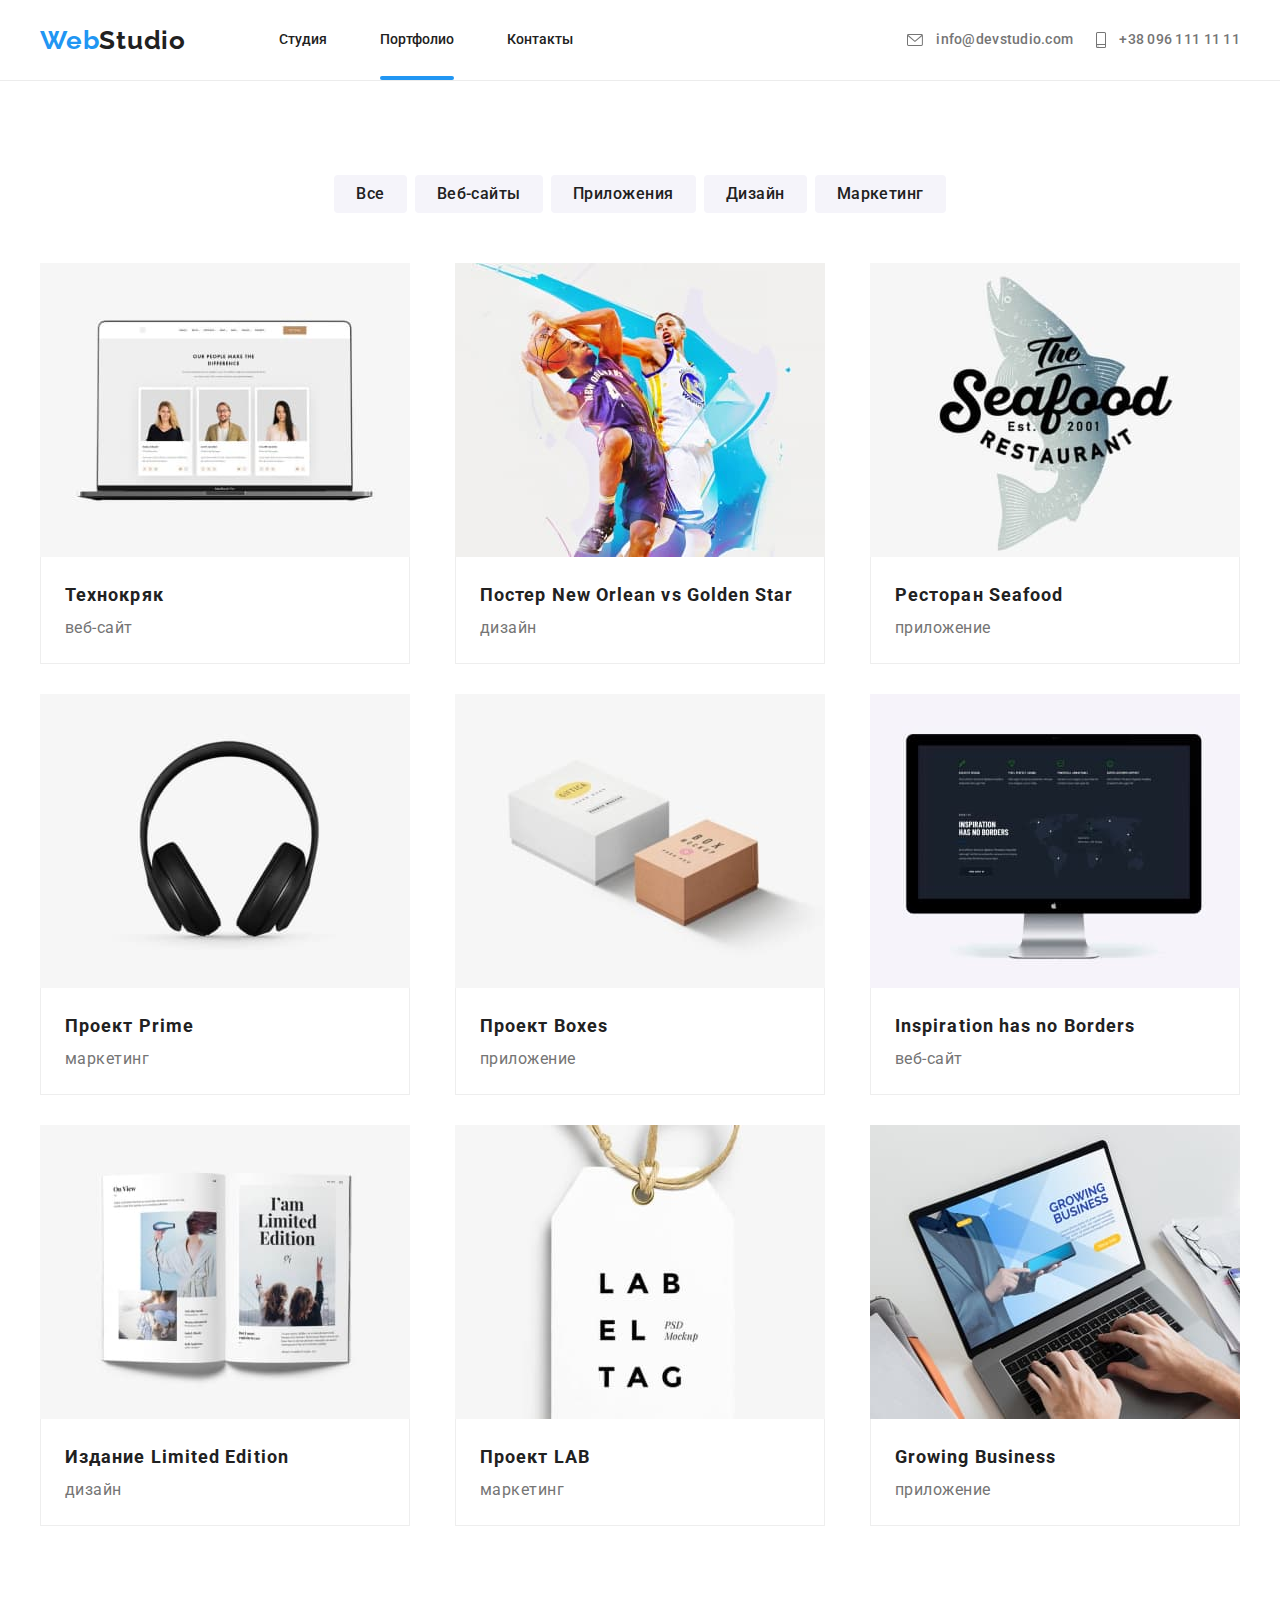
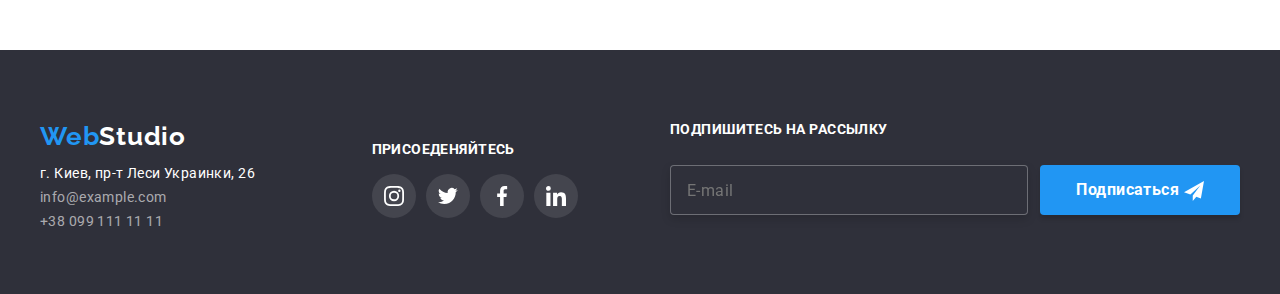
==== commit ab89c9d9: "Add files via upload" ====
--- a/portfolio.html
+++ b/portfolio.html
@@ -11,33 +11,33 @@
       rel="stylesheet"
     />
     <link rel="stylesheet" href="css/modern-normalize.css" />
-    <link rel="stylesheet" href="css/styles.css" />
+    <link rel="stylesheet" href="css/main.min.css" />
     <title>Portfolio</title>
   </head>
   <body>
-    <header>
-      <div class="container">
-        <nav>
-          <div class="webStudio">
+    <header class="main-header">
+      <div class="main-header_container main-container">
+        <nav class="main-header__navigation">
+          <div class="main-header__webStudio-link">
             <a class="link-web" href="#">Web</a>Studio
           </div>
           <ul class="header-list">
             <li>
-              <a class="link" href="index.html">Cтудия</a>
+              <a class="header-list__link" href="index.html">Cтудия</a>
             </li>
             <li>
-              <a class="link active" href="portfolio.html">Портфолио</a>
+              <a class="header-list__link active" href="portfolio.html">Портфолио</a>
             </li>
             <li>
-              <a class="link" href="#">Контакты</a>
+              <a class="header-list__link" href="#">Контакты</a>
             </li>
           </ul>
         </nav>
 
-        <ul class="address">
-          <li>
-            <a class="link" href="mailto:info@devstudio.com">
-              <svg height="12px" width="16px">
+        <ul class="main-header__address">
+          <li class="main-header__address-text">
+            <a class="main-header__address-link" href="mailto:info@devstudio.com">
+              <svg class="main-header__addres-svg" height="12px" width="16px">
                 <use
                   href="images/sprite2.svg#icon-envelope"
                   height="12px"
@@ -46,9 +46,9 @@
               info@devstudio.com
             </a>
           </li>
-          <li>
-            <a class="link" href="tel:+380961111111">
-              <svg height="16px" width="10px">
+          <li class="main-header__address-text">
+            <a class="main-header__address-link" href="tel:+380961111111">
+              <svg class="main-header__addres-svg"  height="16px" width="10px">
                 <use
                   href="images/sprite2.svg#icon-smartphone"
                   height="16px"
@@ -60,44 +60,44 @@
         </ul>
       </div>
     </header>
-    <main class="container section">
+    <main class=" portfolio main-container section">
       <ul class="buttons-portfolio">
         <li>
-          <button class="buttons" type="button">Все</button>
-        </li>
-        <li>
-          <button class="buttons" type="button">Веб-сайты</button>
-        </li>
-        <li>
-          <button class="buttons" type="button">Приложения</button>
-        </li>
-        <li>
-          <button class="buttons" type="button">Дизайн</button>
-        </li>
-        <li>
-          <button class="buttons" type="button">Маркетинг</button>
+          <button class="buttons-potfolio__buttons" type="button">Все</button>
+        </li>
+        <li>
+          <button class="buttons-potfolio__buttons" type="button">Веб-сайты</button>
+        </li>
+        <li>
+          <button class="buttons-potfolio__buttons" type="button">Приложения</button>
+        </li>
+        <li>
+          <button class="buttons-potfolio__buttons" type="button">Дизайн</button>
+        </li>
+        <li>
+          <button class="buttons-potfolio__buttons" type="button">Маркетинг</button>
         </li>
       </ul>
 
       <div class="galery">
-        <ul class="">
+        <ul>
           <li>
             <figure>
               <div>
                 <img
                   src="images/technoCriack.jpg"
                   alt="Demianenko_foto"
-                  class="portfolio-overlay"
+                  class="galery__overlay"
                 />
-                <p class="special-overlay">
-                  Ресурс предлагает комплексные предложения с разным уровнем
-                  функционала и сервисов. Все это позволит посетителю получить
-                  исчерпывающие сведения о компании или частном лице.
-                </p>
-              </div>
-              <figcaption>
-                <p class="portfolio-list-card__caption">Технокряк</p>
-                <p class="portfolio-list-card__descr">веб-сайт</p>
+                <p class="galery__special-overlay">
+                  Ресурс предлагает комплексные предложения с разным уровнем
+                  функционала и сервисов. Все это позволит посетителю получить
+                  исчерпывающие сведения о компании или частном лице.
+                </p>
+              </div>
+              <figcaption>
+                <p class="galery__card__caption">Технокряк</p>
+                <p class="galery__card__descr">веб-сайт</p>
               </figcaption>
             </figure>
           </li>
@@ -105,17 +105,17 @@
             <figure>
               <div>
                 <img src="images/poster.jpg" alt="Repina_foto" width="370" />
-                <p class="special-overlay">
-                  Ресурс предлагает комплексные предложения с разным уровнем
-                  функционала и сервисов. Все это позволит посетителю получить
-                  исчерпывающие сведения о компании или частном лице.
-                </p>
-              </div>
-              <figcaption>
-                <p class="portfolio-list-card__caption">
+                <p class="galery__special-overlay">
+                  Ресурс предлагает комплексные предложения с разным уровнем
+                  функционала и сервисов. Все это позволит посетителю получить
+                  исчерпывающие сведения о компании или частном лице.
+                </p>
+              </div>
+              <figcaption>
+                <p class="galery__card__caption">
                   Постер New Orlean vs Golden Star
                 </p>
-                <p class="portfolio-list-card__descr">дизайн</p>
+                <p class="galery__card__descr">дизайн</p>
               </figcaption>
             </figure>
           </li>
@@ -123,15 +123,15 @@
             <figure>
               <div>
                 <img src="images/seafood.jpg" alt="Tarasov_foto" width="370" />
-                <p class="special-overlay">
-                  Ресурс предлагает комплексные предложения с разным уровнем
-                  функционала и сервисов. Все это позволит посетителю получить
-                  исчерпывающие сведения о компании или частном лице.
-                </p>
-              </div>
-              <figcaption>
-                <p class="portfolio-list-card__caption">Ресторан Seafood</p>
-                <p class="portfolio-list-card__descr">приложение</p>
+                <p class="galery__special-overlay">
+                  Ресурс предлагает комплексные предложения с разным уровнем
+                  функционала и сервисов. Все это позволит посетителю получить
+                  исчерпывающие сведения о компании или частном лице.
+                </p>
+              </div>
+              <figcaption>
+                <p class="galery__card__caption">Ресторан Seafood</p>
+                <p class="galery__card__descr">приложение</p>
               </figcaption>
             </figure>
           </li>
@@ -140,15 +140,15 @@
               <div>
                 <img src="images/prime.jpg" alt="Ermakov_foto" width="370" />
 
-                <p class="special-overlay">
-                  Ресурс предлагает комплексные предложения с разным уровнем
-                  функционала и сервисов. Все это позволит посетителю получить
-                  исчерпывающие сведения о компании или частном лице.
-                </p>
-              </div>
-              <figcaption>
-                <p class="portfolio-list-card__caption">Проект Prime</p>
-                <p class="portfolio-list-card__descr">маркетинг</p>
+                <p class="galery__special-overlay">
+                  Ресурс предлагает комплексные предложения с разным уровнем
+                  функционала и сервисов. Все это позволит посетителю получить
+                  исчерпывающие сведения о компании или частном лице.
+                </p>
+              </div>
+              <figcaption>
+                <p class="galery__card__caption">Проект Prime</p>
+                <p class="galery__card__descr">маркетинг</p>
               </figcaption>
             </figure>
           </li>
@@ -157,15 +157,15 @@
               <div>
                 <img src="images/boxes.jpg" alt="Ermakov_foto" width="370" />
 
-                <p class="special-overlay">
-                  Ресурс предлагает комплексные предложения с разным уровнем
-                  функционала и сервисов. Все это позволит посетителю получить
-                  исчерпывающие сведения о компании или частном лице.
-                </p>
-              </div>
-              <figcaption>
-                <p class="portfolio-list-card__caption">Проект Boxes</p>
-                <p class="portfolio-list-card__descr">приложение</p>
+                <p class="galery__special-overlay">
+                  Ресурс предлагает комплексные предложения с разным уровнем
+                  функционала и сервисов. Все это позволит посетителю получить
+                  исчерпывающие сведения о компании или частном лице.
+                </p>
+              </div>
+              <figcaption>
+                <p class="galery__card__caption">Проект Boxes</p>
+                <p class="galery__card__descr">приложение</p>
               </figcaption>
             </figure>
           </li>
@@ -178,17 +178,17 @@
                   width="370"
                 />
 
-                <p class="special-overlay">
-                  Ресурс предлагает комплексные предложения с разным уровнем
-                  функционала и сервисов. Все это позволит посетителю получить
-                  исчерпывающие сведения о компании или частном лице.
-                </p>
-              </div>
-              <figcaption>
-                <p class="portfolio-list-card__caption">
+                <p class="galery__special-overlay">
+                  Ресурс предлагает комплексные предложения с разным уровнем
+                  функционала и сервисов. Все это позволит посетителю получить
+                  исчерпывающие сведения о компании или частном лице.
+                </p>
+              </div>
+              <figcaption>
+                <p class="galery__card__caption">
                   Inspiration has no Borders
                 </p>
-                <p class="portfolio-list-card__descr">веб-сайт</p>
+                <p class="galery__card__descr">веб-сайт</p>
               </figcaption>
             </figure>
           </li>
@@ -201,17 +201,17 @@
                   width="370"
                 />
 
-                <p class="special-overlay">
-                  Ресурс предлагает комплексные предложения с разным уровнем
-                  функционала и сервисов. Все это позволит посетителю получить
-                  исчерпывающие сведения о компании или частном лице.
-                </p>
-              </div>
-              <figcaption>
-                <p class="portfolio-list-card__caption">
+                <p class="galery__special-overlay">
+                  Ресурс предлагает комплексные предложения с разным уровнем
+                  функционала и сервисов. Все это позволит посетителю получить
+                  исчерпывающие сведения о компании или частном лице.
+                </p>
+              </div>
+              <figcaption>
+                <p class="galery__card__caption">
                   Издание Limited Edition
                 </p>
-                <p class="portfolio-list-card__descr">дизайн</p>
+                <p class="galery__card__descr">дизайн</p>
               </figcaption>
             </figure>
           </li>
@@ -220,15 +220,15 @@
               <div>
                 <img src="images/lab.jpg" alt="Ermakov_foto" width="370" />
 
-                <p class="special-overlay">
-                  Ресурс предлагает комплексные предложения с разным уровнем
-                  функционала и сервисов. Все это позволит посетителю получить
-                  исчерпывающие сведения о компании или частном лице.
-                </p>
-              </div>
-              <figcaption>
-                <p class="portfolio-list-card__caption">Проект LAB</p>
-                <p class="portfolio-list-card__descr">маркетинг</p>
+                <p class="galery__special-overlay">
+                  Ресурс предлагает комплексные предложения с разным уровнем
+                  функционала и сервисов. Все это позволит посетителю получить
+                  исчерпывающие сведения о компании или частном лице.
+                </p>
+              </div>
+              <figcaption>
+                <p class="galery__card__caption">Проект LAB</p>
+                <p class="galery__card__descr">маркетинг</p>
               </figcaption>
             </figure>
           </li>
@@ -241,72 +241,72 @@
                   width="370"
                 />
 
-                <p class="special-overlay">
-                  Ресурс предлагает комплексные предложения с разным уровнем
-                  функционала и сервисов. Все это позволит посетителю получить
-                  исчерпывающие сведения о компании или частном лице.
-                </p>
-              </div>
-              <figcaption>
-                <p class="portfolio-list-card__caption">Growing Business</p>
-                <p class="portfolio-list-card__descr">приложение</p>
+                <p class="galery__special-overlay">
+                  Ресурс предлагает комплексные предложения с разным уровнем
+                  функционала и сервисов. Все это позволит посетителю получить
+                  исчерпывающие сведения о компании или частном лице.
+                </p>
+              </div>
+              <figcaption>
+                <p class="galery__card__caption">Growing Business</p>
+                <p class="galery__card__descr">приложение</p>
               </figcaption>
             </figure>
           </li>
         </ul>
       </div>
     </main>
-    <footer class="footer__inner">
-      <div class="container">
-        <div class="footer__info">
-          <div class="left__bloc">
-            <div class="webStudio">
+    <footer class="footer-info">
+      <div class="main-container">
+        <div class="footer-info__container">
+          <div class="footer-info_left-block">
+            <div class="footer-info__webStudio">
               <a href="#" class="link-web">Web</a>Studio
             </div>
-            <address class="address__block" id="contacts">
+            <address class="footer-info_address" id="contacts">
               <ul>
-                <li>
-                  <p>г. Киев, пр-т Леси Украинки, 26</p>
-                </li>
-                <li>
-                  <a class="link" href="mailto:info@example.com"
+                <li class="footer-info_address-textbox">
+                  <p class="footer-info_address-text">г. Киев, пр-т Леси Украинки, 26</p>
+                </li>
+                <li class="footer-info_address-textbox">
+                  <a class="footer-info_address-link" href="mailto:info@example.com"
                     >info@example.com</a
                   >
                 </li>
-                <li>
-                  <a class="link" href="tel:+380991111111">+38 099 111 11 11</a>
+                <li class="footer-info_address-textbox">
+                  <a class="footer-info_address-link" href="tel:+380991111111">+38 099 111 11 11</a>
                 </li>
               </ul>
             </address>
           </div>
-          <div class="right__block">
-            <h5>Присоеденяйтесь</h5>
-            <div class="footer__icons">
-              <ul class="social">
-                <li>
-                  <button class="icon__button" type="button">
-                    <svg class="icon">
+          <div class="footer-info__central-block">
+            <h5 class="footer-info__text-block">Присоеденяйтесь</h5>
+            <div class="footer-info__social-networks">
+              <ul class="footer-info__social-list">
+                <li class="footer-info__list-component">
+                  <button class="footer-info__icon-button" type="button">
+                    <svg class="footer-info__icon icon">
                       <use href="images/sprite2.svg#icon-instagram"></use>
                     </svg>
                   </button>
                 </li>
-                <li>
-                  <button class="icon__button" type="button">
-                    <svg class="icon">
+                <li class="footer-info__list-component">
+                  <button class="footer-info__icon-button" type="button">
+                    <svg class="footer-info__icon icon">
                       <use href="images/sprite2.svg#icon-Group "></use>
                     </svg>
                   </button>
                 </li>
-                <li>
-                  <button class="icon__button" type="button">
-                    <svg class="icon">
+                <li class="footer-info__list-component">
+                  <button class="footer-info__icon-button" type="button">
+                    <svg class="footer-info__icon icon">
                       <use href="images/sprite2.svg#icon-facebook"></use>
                     </svg>
                   </button>
                 </li>
-                <li>
-                  <button class="icon__button" type="button">
-                    <svg class="icon">
+                <li class="footer-info__list-component">
+                  <button class="footer-info__icon-button" type="button">
+                    <svg class="footer-info__icon icon">
                       <use href="images/sprite2.svg#icon-linkedin"></use>
                     </svg>
                   </button>
@@ -314,14 +314,14 @@
               </ul>
             </div>
           </div>
-          <div class="footer_special">
-            <label>
-              <span>Подпишитесь на рассылку</span>
-              <input class="input_footer" type="email" placeholder="E-mail" />
+          <div class="footer-info_right-block">
+            <label class="footer-info_label">
+              <span class="footer-info__text-block">Подпишитесь на рассылку</span>
+              <input class="footer-info__input" type="email" placeholder="E-mail" />
             </label>
-            <button type="submit">
+            <button class="footer-info__button" type="submit">
               Подписаться
-              <svg class="icon">
+              <svg class="footer-info__icon icon">
                 <use href="images/sprite2.svg#tg"></use>
               </svg>
             </button>
--- a/css/main.min.css
+++ b/css/main.min.css
@@ -0,0 +1,2 @@
+.main-header{border-bottom:1px solid #ececec}.main-header_container{display:-webkit-box;display:-ms-flexbox;display:flex;-webkit-box-orient:horizontal;-webkit-box-direction:normal;-ms-flex-direction:row;flex-direction:row;-webkit-box-pack:justify;-ms-flex-pack:justify;justify-content:space-between;-ms-flex-line-pack:none;align-content:none;-webkit-box-align:center;-ms-flex-align:center;align-items:center;padding:14px 0;-ms-flex-wrap:wrap;flex-wrap:wrap}.main-header__navigation{display:-webkit-box;display:-ms-flexbox;display:flex;-webkit-box-orient:vertical;-webkit-box-direction:normal;-ms-flex-direction:none;flex-direction:none;-webkit-box-pack:none;-ms-flex-pack:none;justify-content:none;-ms-flex-line-pack:none;align-content:none;-webkit-box-align:none;-ms-flex-align:none;align-items:none}.main-header__address{width:100%;max-width:333px;display:-webkit-box;display:-ms-flexbox;display:flex;-webkit-box-orient:horizontal;-webkit-box-direction:normal;-ms-flex-direction:row;flex-direction:row;-webkit-box-pack:justify;-ms-flex-pack:justify;justify-content:space-between;font-weight:500;font-size:14px;line-height:1.14;letter-spacing:0.02em}.main-header__address-text{-webkit-box-orient:horizontal;-webkit-box-direction:normal;-ms-flex-direction:row;flex-direction:row}.main-header__address-link{color:#757575;font-size:14px}.main-header__address-link:hover{color:#2196f3;fill:#2196f3}.main-header__address-link::after{display:none}.main-header__addres-svg{margin-right:10px;vertical-align:middle;fill:currentColor}.header-list{width:294px;display:-webkit-box;display:-ms-flexbox;display:flex;-webkit-box-orient:horizontal;-webkit-box-direction:normal;-ms-flex-direction:row;flex-direction:row;-webkit-box-pack:justify;-ms-flex-pack:justify;justify-content:space-between;-ms-flex-line-pack:none;align-content:none;-webkit-box-align:center;-ms-flex-align:center;align-items:center;-ms-flex-wrap:nowrap;flex-wrap:nowrap;font-style:normal;font-weight:500;font-size:14px;font-family:"Roboto";line-height:1.14;letter-spacing:.02;color:#212121}.header-list__link :active:after{opacity:none;-webkit-transition:none;transition:none}.header-list__link :after{content:"";display:block;-webkit-box-orient:vertical;-webkit-box-direction:normal;-ms-flex-direction:none;flex-direction:none;-webkit-box-pack:none;-ms-flex-pack:none;justify-content:none;-ms-flex-line-pack:none;align-content:none;-webkit-box-align:none;-ms-flex-align:none;align-items:none;width:100%;height:4px;background-color:#2196f3;opacity:0;position:absolute;top:100%;left:0;border-radius:2px;-webkit-transition:opacity 0.1s linear;transition:opacity 0.1s linear}.header-list__link{position:relative;text-decoration:none;font-style:normal;-webkit-transition:color 0.25s,fill 0.25s cubic-bezier(0.4, 0, 0.2, 1);transition:color 0.25s,fill 0.25s cubic-bezier(0.4, 0, 0.2, 1);padding-bottom:29px;cursor:pointer;color:#212121}.header-list__link:after{content:"";display:block;width:100%;height:4px;background-color:#2196f3;opacity:0;position:absolute;top:100%;left:0;border-radius:2px;-webkit-transition:opacity 0.1s linear;transition:opacity 0.1s linear}.header-list__link:hover:after,.header-list__link.active:after{opacity:1}.header-list__link:active:after{opacity:none;-webkit-transition:none;transition:none}.main-header__webStudio-link{padding-right:93px;font-style:normal;font-weight:700;font-size:26px;font-family:"Raleway";line-height:2;letter-spacing:.03em}.footer-info{padding:60px 0;font-weight:400;color:#ffffff;background:#2f303a}.footer-info_right-block{display:-webkit-box;display:-ms-flexbox;display:flex;-webkit-box-orient:vertical;-webkit-box-direction:normal;-ms-flex-direction:none;flex-direction:none;-webkit-box-pack:justify;-ms-flex-pack:justify;justify-content:space-between;-ms-flex-line-pack:none;align-content:none;-webkit-box-align:end;-ms-flex-align:end;align-items:flex-end;width:570px}.footer-info__button{height:50px;width:200px;font-style:normal;font-weight:700;font-size:16px;font-family:"Roboto";line-height:30px;letter-spacing:.03em;background:#2196f3;-webkit-box-shadow:0px 4px 4px rgba(0,0,0,0.15);box-shadow:0px 4px 4px rgba(0,0,0,0.15);border-radius:4px;color:#fff;cursor:pointer}.footer-info_label{display:-webkit-box;display:-ms-flexbox;display:flex;-webkit-box-orient:vertical;-webkit-box-direction:normal;-ms-flex-direction:column;flex-direction:column;-webkit-box-pack:justify;-ms-flex-pack:justify;justify-content:space-between;-ms-flex-line-pack:none;align-content:none;-webkit-box-align:none;-ms-flex-align:none;align-items:none;width:358px;height:86px}.footer-info__text-block{font-style:normal;font-weight:700;font-size:14px;font-family:"Roboto";line-height:1.14px;letter-spacing:.03em;text-transform:uppercase;color:#fff}.footer-info__input{width:358px;height:50px;font-style:normal;font-weight:400;font-size:16px;font-family:"Roboto";line-height:1.8;letter-spacing:.03em;border:1px solid rgba(255,255,255,0.3);-webkit-box-sizing:border-box;box-sizing:border-box;-webkit-filter:drop-shadow(0px 4px 4px rgba(0,0,0,0.15));filter:drop-shadow(0px 4px 4px rgba(0,0,0,0.15));border-radius:4px;background-color:#2f303a;padding:15px 16px 15px 16px}.footer-info__list-component{padding-right:10px}.footer-info__list-component :last-child{padding:0}.footer-info__social-list{display:-webkit-box;display:-ms-flexbox;display:flex;-webkit-box-orient:horizontal;-webkit-box-direction:normal;-ms-flex-direction:row;flex-direction:row;width:206px;height:44px}.footer-info__icon-button{display:block;background-color:#fff;width:44px;height:44px;border-radius:50%;-webkit-transition:background-color 0.25s cubic-bezier(0.4, 0, 0.2, 1);transition:background-color 0.25s cubic-bezier(0.4, 0, 0.2, 1);background-color:rgba(255,255,255,0.1)}.footer-info__icon-button:hover{background-color:#2196f3}.footer-info__webStudio{padding-right:93px;font-style:normal;font-weight:700;font-size:26px;font-family:"Raleway";line-height:2;letter-spacing:.03em}.footer-info_address{width:100%;max-width:333px;-webkit-box-pack:justify;-ms-flex-pack:justify;justify-content:space-between;display:-webkit-box;display:-ms-flexbox;display:flex;-webkit-box-orient:vertical;-webkit-box-direction:normal;-ms-flex-direction:none;flex-direction:none;justify-content:space-between;-ms-flex-line-pack:none;align-content:none;-webkit-box-align:none;-ms-flex-align:none;align-items:none;font-style:normal;font-weight:500;font-size:14px;font-family:"Roboto";line-height:1.14;letter-spacing:.02em}.footer-info_address-textbox{font-style:normal;font-weight:400;font-size:14px;font-family:"Roboto";line-height:1.71;letter-spacing:.03em}.footer-info_address-textbox{-webkit-box-orient:horizontal;-webkit-box-direction:normal;-ms-flex-direction:row;flex-direction:row}.footer-info_address-link{font-size:14px;color:rgba(255,255,255,0.6)}.footer-info_address-link:hover{color:#2196f3;fill:#2196f3}.footer-info_address-link::after{display:none}.footer-info__container{display:-webkit-box;display:-ms-flexbox;display:flex;-webkit-box-orient:vertical;-webkit-box-direction:normal;-ms-flex-direction:none;flex-direction:none;-webkit-box-pack:justify;-ms-flex-pack:justify;justify-content:space-between;-ms-flex-line-pack:none;align-content:none;-webkit-box-align:center;-ms-flex-align:center;align-items:center;display:flex;width:100%;align-items:center;justify-content:space-between}.footer-info__icon{width:20px;height:20px;fill:#fff;vertical-align:middle;-webkit-transition:color 0.25s,fill 0.25s,background-color 0.25s cubic-bezier(0.4, 0, 0.2, 1);transition:color 0.25s,fill 0.25s,background-color 0.25s cubic-bezier(0.4, 0, 0.2, 1)}.icon__button:hover{background-color:#2196f3}.studio-central-block{color:#fff;background-image:url("../images/back-image.jpg");max-width:1600px;margin:0 auto;background-size:cover;padding:0 !important}h1{margin-top:0px;margin-bottom:30px;max-width:696px;width:100%;font-style:normal;font-weight:900;font-size:44px;font-family:"Roboto";line-height:1.36;letter-spacing:.06em;text-align:center;text-transform:uppercase}.studio-central-block-overlay{padding:200px;display:-webkit-box;display:-ms-flexbox;display:flex;-webkit-box-orient:vertical;-webkit-box-direction:normal;-ms-flex-direction:column;flex-direction:column;-webkit-box-pack:center;-ms-flex-pack:center;justify-content:center;-ms-flex-line-pack:center;align-content:center;-webkit-box-align:none;-ms-flex-align:none;align-items:none;-ms-flex-wrap:wrap;flex-wrap:wrap;text-align:center;width:100%;height:100%;background:rgba(47,48,58,0.4)}.button-index{-ms-flex-item-align:center;-ms-grid-row-align:center;align-self:center;cursor:pointer;-webkit-box-shadow:0px 4px 4px rgba(0,0,0,0.15);box-shadow:0px 4px 4px rgba(0,0,0,0.15);width:200px;padding:10px 0;font-style:normal;font-weight:700;font-size:16px;font-family:"Roboto";line-height:1.8;letter-spacing:.03em;color:#fff;border-radius:4px;background:#2196f3}.studio-description ul{display:-webkit-box;display:-ms-flexbox;display:flex;-webkit-box-orient:horizontal;-webkit-box-direction:normal;-ms-flex-direction:row;flex-direction:row;-webkit-box-pack:justify;-ms-flex-pack:justify;justify-content:space-between;-ms-flex-line-pack:none;align-content:none;-webkit-box-align:none;-ms-flex-align:none;align-items:none}.studio-description h3{width:270px;margin:10px 0;font-style:normal;font-weight:700;font-size:14px;font-family:"Roboto";line-height:1.14;letter-spacing:.03em;text-transform:uppercase}.studio-description p{width:270px;font-style:normal;font-weight:400;font-size:14px;font-family:"Roboto";line-height:1.71;letter-spacing:.03em;color:#757575}.studio-description-decoration{height:120px;width:270px;border-radius:4px;background-color:#f5f4fa;padding:25px 100px;margin-bottom:30px}.studio-description-decoration svg{height:70px;width:70px}.work{padding-top:0 !important}.work li{position:relative}.work ul{display:-webkit-box;display:-ms-flexbox;display:flex;-webkit-box-orient:horizontal;-webkit-box-direction:normal;-ms-flex-direction:row;flex-direction:row;-webkit-box-pack:center;-ms-flex-pack:center;justify-content:center;-ms-flex-line-pack:none;align-content:none;-webkit-box-align:none;-ms-flex-align:none;align-items:none;-webkit-box-pack:justify;-ms-flex-pack:justify;justify-content:space-between}.work-index{position:absolute;bottom:0;width:100%;font-style:normal;font-weight:700;font-size:14px;font-family:"Roboto";line-height:1.14;letter-spacing:.03em;color:#fff;text-align:center;text-transform:uppercase;padding:27px 0;background-color:rgba(47,48,58,0.8)}.team{background-color:#f5f4fa}.team ul{display:-webkit-box;display:-ms-flexbox;display:flex;-webkit-box-orient:horizontal;-webkit-box-direction:normal;-ms-flex-direction:row;flex-direction:row;-webkit-box-pack:justify;-ms-flex-pack:justify;justify-content:space-between;-ms-flex-line-pack:none;align-content:none;-webkit-box-align:none;-ms-flex-align:none;align-items:none}.team figure{margin:0;-webkit-box-shadow:0px 1px 3px rgba(0,0,0,0.12),0px 1px 1px rgba(0,0,0,0.14),0px 2px 1px rgba(0,0,0,0.2);box-shadow:0px 1px 3px rgba(0,0,0,0.12),0px 1px 1px rgba(0,0,0,0.14),0px 2px 1px rgba(0,0,0,0.2);border-radius:0px 0px 4px 4px;background-color:#fff}.team figcaption{padding:30px 0;display:-webkit-box;display:-ms-flexbox;display:flex;-webkit-box-orient:vertical;-webkit-box-direction:normal;-ms-flex-direction:column;flex-direction:column;-webkit-box-pack:none;-ms-flex-pack:none;justify-content:none;-ms-flex-line-pack:none;align-content:none;-webkit-box-align:center;-ms-flex-align:center;align-items:center}.team_social{display:-webkit-box;display:-ms-flexbox;display:flex;-webkit-box-orient:horizontal;-webkit-box-direction:normal;-ms-flex-direction:row;flex-direction:row;width:206px;height:44px}.team__button{display:block;background-color:#fff;width:44px;height:44px;border-radius:50%;-webkit-transition:background-color 0.25s cubic-bezier(0.4, 0, 0.2, 1);transition:background-color 0.25s cubic-bezier(0.4, 0, 0.2, 1)}.team__button:hover{background-color:#2196f3}.team__icon{width:20px;height:20px;fill:#afb1b8;vertical-align:middle;-webkit-transition:color 0.25s,fill 0.25s,background-color 0.25s cubic-bezier(0.4, 0, 0.2, 1);transition:color 0.25s,fill 0.25s,background-color 0.25s cubic-bezier(0.4, 0, 0.2, 1)}.team__button:hover .team__icon{color:#fff;fill:#fff}.top__name{font-style:normal;font-weight:400;font-size:16px;font-family:"Roboto";line-height:1.18;letter-spacing:.03em;padding-bottom:10px}.team__ocupacy{color:#757575;padding-bottom:15px}.companies{display:-webkit-box;display:-ms-flexbox;display:flex;-webkit-box-orient:horizontal;-webkit-box-direction:normal;-ms-flex-direction:row;flex-direction:row;-webkit-box-pack:justify;-ms-flex-pack:justify;justify-content:space-between;-ms-flex-line-pack:none;align-content:none;-webkit-box-align:none;-ms-flex-align:none;align-items:none}.companies div{width:170px;height:92px;padding:16px 32px;border:1px solid #afb1b8;-webkit-box-sizing:border-box;box-sizing:border-box;border-radius:4px;fill:#afb1b8;-webkit-transition:border-color 0.25s,fill 0.25s cubic-bezier(0.4, 0, 0.2, 1);transition:border-color 0.25s,fill 0.25s cubic-bezier(0.4, 0, 0.2, 1)}.companies div:hover{border-color:#2196f3;fill:#2196f3}.companies svg{width:106px;height:60px}.backdrop{display:-webkit-box;display:-ms-flexbox;display:flex;-webkit-box-orient:vertical;-webkit-box-direction:normal;-ms-flex-direction:none;flex-direction:none;-webkit-box-pack:center;-ms-flex-pack:center;justify-content:center;-ms-flex-line-pack:none;align-content:none;-webkit-box-align:center;-ms-flex-align:center;align-items:center;top:0px;position:fixed;height:100vh;width:100%;background:rgba(0,0,0,0.2)}.is-hidden{visibility:hidden;opacity:0.5}.modal_close-botton{position:absolute;width:30px;height:30px;top:8px;right:8px;cursor:pointer;background:#ffffff;border:1px solid rgba(0,0,0,0.1);-webkit-box-sizing:border-box;box-sizing:border-box;border-radius:50%}.modal_close-botton:hover{fill:#2196f3}.modal_close-botton:active .modal{opacity:0}.modal{display:-webkit-box;display:-ms-flexbox;display:flex;-webkit-box-orient:vertical;-webkit-box-direction:normal;-ms-flex-direction:column;flex-direction:column;-webkit-box-pack:none;-ms-flex-pack:none;justify-content:none;-ms-flex-line-pack:none;align-content:none;-webkit-box-align:center;-ms-flex-align:center;align-items:center;-webkit-transition:opacity 2s cubic-bezier(0.4, 0, 0.2, 1);transition:opacity 2s cubic-bezier(0.4, 0, 0.2, 1);width:528px;height:581px;-webkit-box-shadow:0px 1px 3px rgba(0,0,0,0.12),0px 1px 1px rgba(0,0,0,0.14),0px 2px 1px rgba(0,0,0,0.2);box-shadow:0px 1px 3px rgba(0,0,0,0.12),0px 1px 1px rgba(0,0,0,0.14),0px 2px 1px rgba(0,0,0,0.2);border-radius:4px;background-color:#ffffff;position:relative}.modal_text{font-style:normal;font-weight:700;font-size:20px;font-family:"Roboto";line-height:1.15;letter-spacing:.03em;margin:0;text-align:center;margin-top:40px;margin-bottom:12px}.modal_sign-form{display:-webkit-box;display:-ms-flexbox;display:flex;-webkit-box-orient:vertical;-webkit-box-direction:normal;-ms-flex-direction:column;flex-direction:column;-webkit-box-pack:none;-ms-flex-pack:none;justify-content:none;-ms-flex-line-pack:center;align-content:center;-webkit-box-align:none;-ms-flex-align:none;align-items:none;width:448px}.sign-form_check-text{color:#757575}.sign-form_usual-input{padding:0;margin-bottom:10px;height:40px;border:1px solid rgba(33,33,33,0.2);-webkit-box-sizing:border-box;box-sizing:border-box;border-radius:4px;width:100%;padding-left:42px}.sign-form_usual-input:focus-within{outline:none;border-color:#2196f3}.sign-form_envelop{padding:3px 1.5px;top:240px;left:53px}.sign-form_envelop-wrap:focus-within .sign-form_envelop{fill:#2196f3 !important}.sign-form_phone{padding:2.5px;top:172px;left:53px}.sign-form_phone-wrap:focus-within .sign-form_phone{fill:#2196f3 !important}.sign-form_person{padding:3px;top:104px;left:53px}.sign-form_person-wrap:focus-within .sign-form_person{fill:#2196f3 !important}.sign-form_label{font-style:normal;font-weight:400;font-size:12px;font-family:"Roboto";line-height:1.16;letter-spacing:.01em;margin-bottom:4px;color:#757575}#sign-form_comment-area{width:448px;height:120px;margin-bottom:20px;padding:11px 15px;resize:none;border:1px solid rgba(33,33,33,0.2);border-radius:4px}#sign-form_comment-area:focus-within{outline:none;border-color:#2196f3}.sign-form_check-input{width:auto;margin:0;-webkit-appearance:none;-moz-appearance:none;appearance:none;border:none;position:absolute}.sign-form_check-label{width:100%;display:-webkit-box;display:-ms-flexbox;display:flex;-webkit-box-orient:vertical;-webkit-box-direction:normal;-ms-flex-direction:none;flex-direction:none;-ms-flex-pack:distribute;justify-content:space-around;-ms-flex-line-pack:none;align-content:none;-webkit-box-align:center;-ms-flex-align:center;align-items:center;padding-bottom:30px;font-style:normal;font-weight:400;font-size:14px;font-family:"Roboto";line-height:1.71;letter-spacing:0}.sign-form_check-policy{-ms-flex-item-align:center;-ms-grid-row-align:center;align-self:center;width:423px}.sign-form_check-link{color:#2196f3}.sign-form__icon{position:absolute;fill:#212121 !important;height:18px;width:18px;vertical-align:middle}.sign-form_check-icon{display:inline-block;width:16px;height:15px;border:2px solid #212121;border-radius:2px}#check:checked+.sign-form_check-icon{border-color:#2196f3;background-color:#2196f3;background-image:url(../images/icon_check.svg);background-size:contain;background-origin:border-box}.sign-form_button{-ms-flex-item-align:center;-ms-grid-row-align:center;align-self:center;cursor:pointer;-webkit-box-shadow:0px 4px 4px rgba(0,0,0,0.15);box-shadow:0px 4px 4px rgba(0,0,0,0.15);width:200px;padding:10px 0;font-style:normal;font-weight:700;font-size:16px;font-family:"Roboto";line-height:1.8;letter-spacing:.03em;color:#fff;border-radius:4px;background:#2196f3;margin-bottom:30px}.buttons-portfolio{display:-webkit-box;display:-ms-flexbox;display:flex;-webkit-box-orient:vertical;-webkit-box-direction:normal;-ms-flex-direction:none;flex-direction:none;-webkit-box-pack:center;-ms-flex-pack:center;justify-content:center;-ms-flex-line-pack:none;align-content:none;-webkit-box-align:none;-ms-flex-align:none;align-items:none}.buttons-potfolio__buttons{cursor:pointer;margin:0px 4px 50px 4px;padding:6px 22px;font-style:normal;font-weight:500;font-size:16px;font-family:"Roboto";line-height:1.62;letter-spacing:.03em;color:#212121;border:none;border-radius:4px;background-color:#f5f4fa;-webkit-transition:0.25s cubic-bezier(0.4, 0, 0.2, 1);transition:0.25s cubic-bezier(0.4, 0, 0.2, 1)}.buttons-potfolio__buttons:hover{-webkit-box-shadow:0px 3px 1px rgba(0,0,0,0.1),0px 1px 2px rgba(0,0,0,0.08),0px 2px 2px rgba(0,0,0,0.12);box-shadow:0px 3px 1px rgba(0,0,0,0.1),0px 1px 2px rgba(0,0,0,0.08),0px 2px 2px rgba(0,0,0,0.12);color:#fff;background:#2196f3}.galery ul{display:-webkit-box;display:-ms-flexbox;display:flex;-webkit-box-orient:horizontal;-webkit-box-direction:normal;-ms-flex-direction:row;flex-direction:row;-webkit-box-pack:justify;-ms-flex-pack:justify;justify-content:space-between;-ms-flex-line-pack:none;align-content:none;-webkit-box-align:center;-ms-flex-align:center;align-items:center;-ms-flex-wrap:wrap;flex-wrap:wrap}.galery li{-webkit-box-sizing:border-box;box-sizing:border-box;margin-bottom:30px}.galery figure{-webkit-transition:-webkit-box-shadow 0.25s cubic-bezier(0.4, 0, 0.2, 1);transition:-webkit-box-shadow 0.25s cubic-bezier(0.4, 0, 0.2, 1);transition:box-shadow 0.25s cubic-bezier(0.4, 0, 0.2, 1);transition:box-shadow 0.25s cubic-bezier(0.4, 0, 0.2, 1), -webkit-box-shadow 0.25s cubic-bezier(0.4, 0, 0.2, 1)}.galery figure:hover{-webkit-box-shadow:0px 1px 1px rgba(0,0,0,0.12),0px 4px 4px rgba(0,0,0,0.06),1px 4px 6px rgba(0,0,0,0.16);box-shadow:0px 1px 1px rgba(0,0,0,0.12),0px 4px 4px rgba(0,0,0,0.06),1px 4px 6px rgba(0,0,0,0.16);cursor:pointer;-webkit-transform:none;transform:none}.galery figure:hover .galery__special-overlay{-webkit-transform:none;transform:none}.galery div{position:relative;width:370px;height:294px;overflow:hidden}.galery figcaption{padding:20px 24px;border:1px solid #eeeeee;border-top:none}.galery__card__caption{font-style:normal;font-weight:700;font-size:18px;font-family:"Roboto";line-height:2;letter-spacing:.06em}.galery__card__descr{font-style:normal;font-weight:400;font-size:16px;font-family:"Roboto";line-height:1.88;letter-spacing:.03em;color:#757575}.galery__special-overlay{font-style:normal;font-weight:400;font-size:18px;font-family:"Roboto";line-height:1.56;letter-spacing:.03em;color:#fff;padding:63px 24px;position:absolute;top:0;left:0;width:100%;height:100%;-webkit-transform:translatey(100%);transform:translatey(100%);-webkit-transition:-webkit-transform 250ms ease;transition:-webkit-transform 250ms ease;transition:transform 250ms ease;transition:transform 250ms ease, -webkit-transform 250ms ease;background-color:rgba(33,150,243,0.9)}img{vertical-align:top}ul{padding:0;margin:0;list-style:none}li{padding:0;margin:0}figure{margin:0}p{margin:0;padding:0}a{text-decoration:none}h2{padding-bottom:50px;margin:0;text-align:center}.section{padding:94px 0}.section h2{font-weight:700;font-size:36px;line-height:1.16;letter-spacing:0.03em}body{margin:0;padding:0;color:#212121;font-family:"Roboto", sans-serif;font-style:normal}.main-portfolio{background-color:#e5e5e5}.main-container{width:100%;width:1200px;margin:0 auto}.link-web{position:relative;text-decoration:none;font-style:normal;color:#2196f3;padding-bottom:29px}
+/*# sourceMappingURL=main.min.css.map */